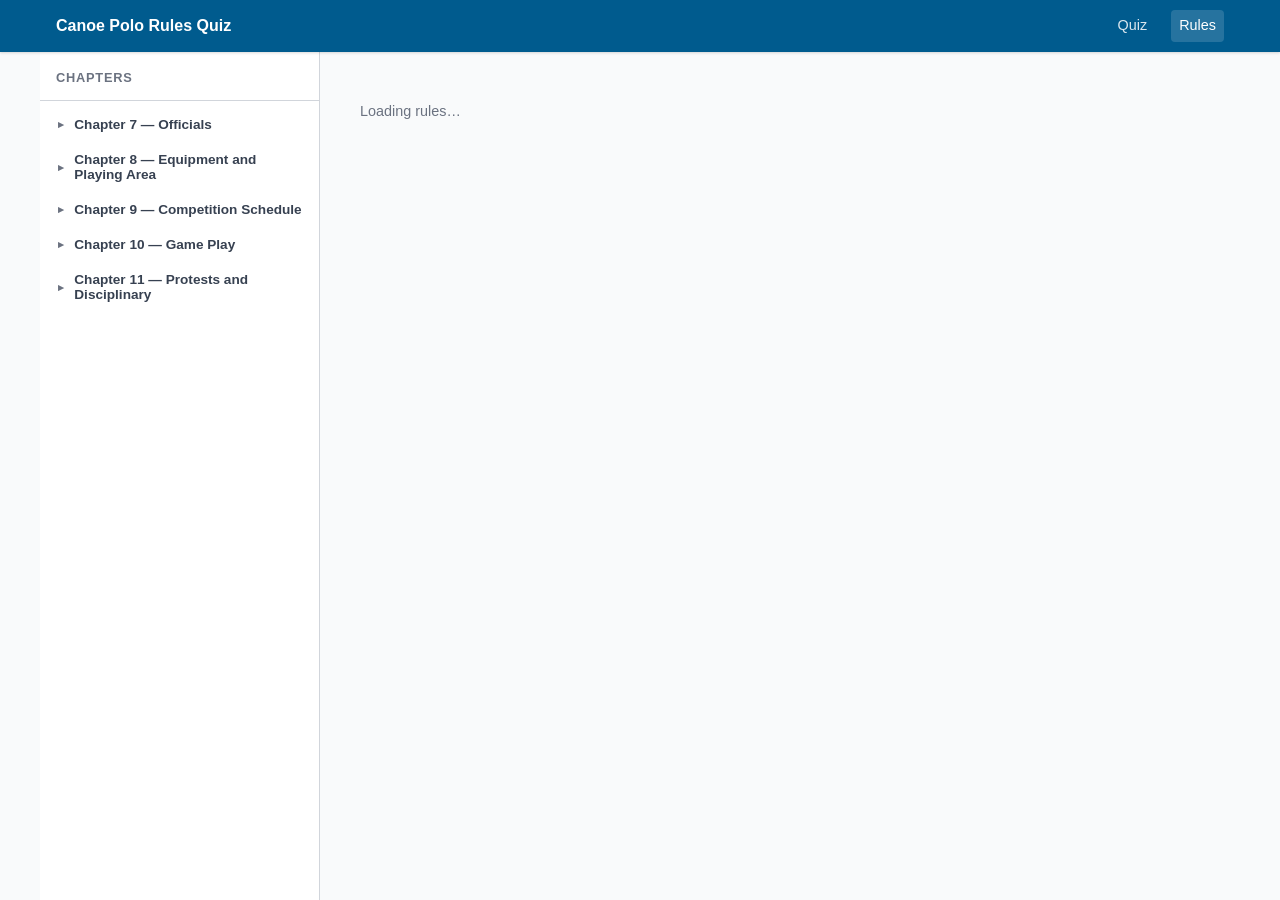
==== docs/rules.html @ 1f757c12 "feat: initial Canoe Polo Rules Quiz app Static GitHub Pages app for ICF 2025 canoe polo referee self" ====
<!DOCTYPE html>
<html lang="en">
<head>
  <meta charset="UTF-8">
  <meta name="viewport" content="width=device-width, initial-scale=1.0">
  <title>ICF Canoe Polo Rules 2025</title>
  <link rel="stylesheet" href="shared.css">
  <link rel="stylesheet" href="rules.css">
</head>
<body>
  <header class="site-header">
    <div class="header-inner">
      <a href="index.html" class="logo">Canoe Polo Rules Quiz</a>
      <nav class="site-nav">
        <a href="index.html">Quiz</a>
        <a href="rules.html" class="active">Rules</a>
      </nav>
    </div>
  </header>

  <main class="rules-main">
    <div class="rules-sidebar" id="rulesSidebar">
      <div class="sidebar-header">
        <h2>Chapters</h2>
        <button class="sidebar-toggle" id="sidebarToggle" aria-label="Toggle sidebar">&#9776;</button>
      </div>
      <nav class="chapter-nav" id="chapterNav" aria-label="Rules navigation">
        <p class="nav-loading" id="navLoading">Loading&hellip;</p>
      </nav>
    </div>

    <div class="rules-content" id="rulesContent">
      <p class="content-loading" id="contentLoading">Loading rules&hellip;</p>
      <div id="rulesBody" class="rules-body" hidden></div>
    </div>
  </main>

  <script src="rules.js"></script>
</body>
</html>
---- docs/shared.css ----
/* shared.css — Common styles across quiz and rules pages */

*, *::before, *::after {
  box-sizing: border-box;
  margin: 0;
  padding: 0;
}

:root {
  --color-primary: #005b8e;
  --color-primary-dark: #003f63;
  --color-accent: #f0a500;
  --color-correct: #1a7a3b;
  --color-correct-bg: #e6f4ec;
  --color-incorrect: #b91c1c;
  --color-incorrect-bg: #fde8e8;
  --color-neutral: #374151;
  --color-muted: #6b7280;
  --color-border: #d1d5db;
  --color-bg: #f9fafb;
  --color-surface: #ffffff;
  --radius: 8px;
  --shadow: 0 1px 3px rgba(0,0,0,0.1), 0 1px 2px rgba(0,0,0,0.06);
  --shadow-md: 0 4px 6px rgba(0,0,0,0.07), 0 2px 4px rgba(0,0,0,0.06);
  --font: -apple-system, BlinkMacSystemFont, "Segoe UI", Roboto, Helvetica, Arial, sans-serif;
}

body {
  font-family: var(--font);
  color: var(--color-neutral);
  background: var(--color-bg);
  min-height: 100vh;
  line-height: 1.6;
}

/* ── Header ── */
.site-header {
  background: var(--color-primary);
  color: #fff;
  box-shadow: var(--shadow);
  position: sticky;
  top: 0;
  z-index: 100;
}

.header-inner {
  max-width: 1200px;
  margin: 0 auto;
  padding: 0 1rem;
  height: 52px;
  display: flex;
  align-items: center;
  gap: 1.5rem;
}

.logo {
  font-size: 1rem;
  font-weight: 700;
  color: #fff;
  text-decoration: none;
  white-space: nowrap;
}

.logo:hover {
  color: var(--color-accent);
}

.site-nav {
  display: flex;
  gap: 1rem;
  margin-left: auto;
}

.site-nav a {
  color: rgba(255,255,255,0.85);
  text-decoration: none;
  font-size: 0.9rem;
  padding: 0.25rem 0.5rem;
  border-radius: 4px;
  transition: background 0.15s, color 0.15s;
}

.site-nav a:hover,
.site-nav a.active {
  background: rgba(255,255,255,0.15);
  color: #fff;
}

/* ── Utility ── */
.visually-hidden {
  position: absolute;
  width: 1px;
  height: 1px;
  overflow: hidden;
  clip: rect(0,0,0,0);
  white-space: nowrap;
}

button {
  cursor: pointer;
  font-family: var(--font);
}
---- docs/rules.css ----
/* rules.css — Rules viewer styles */

.rules-main {
  display: flex;
  max-width: 1200px;
  margin: 0 auto;
  min-height: calc(100vh - 52px);
}

/* ── Sidebar ── */
.rules-sidebar {
  width: 280px;
  flex-shrink: 0;
  background: var(--color-surface);
  border-right: 1px solid var(--color-border);
  display: flex;
  flex-direction: column;
  position: sticky;
  top: 52px;
  height: calc(100vh - 52px);
  overflow: hidden;
}

.sidebar-header {
  display: flex;
  align-items: center;
  justify-content: space-between;
  padding: 1rem 1rem 0.75rem;
  border-bottom: 1px solid var(--color-border);
  flex-shrink: 0;
}

.sidebar-header h2 {
  font-size: 0.8rem;
  font-weight: 700;
  text-transform: uppercase;
  letter-spacing: 0.06em;
  color: var(--color-muted);
}

.sidebar-toggle {
  display: none;
  background: none;
  border: none;
  font-size: 1.1rem;
  color: var(--color-muted);
  padding: 0.25rem;
  line-height: 1;
}

.chapter-nav {
  overflow-y: auto;
  flex: 1;
  padding: 0.5rem 0;
}

.nav-loading {
  padding: 1rem;
  color: var(--color-muted);
  font-size: 0.9rem;
}

/* Chapter group in nav */
.nav-chapter {
  margin-bottom: 0.25rem;
}

.nav-chapter-btn {
  width: 100%;
  text-align: left;
  background: none;
  border: none;
  padding: 0.5rem 1rem;
  font-size: 0.85rem;
  font-weight: 600;
  color: var(--color-neutral);
  display: flex;
  align-items: center;
  gap: 0.5rem;
  transition: background 0.1s;
}

.nav-chapter-btn:hover {
  background: var(--color-bg);
}

.nav-chapter-btn .chevron {
  font-size: 0.65rem;
  transition: transform 0.2s;
  color: var(--color-muted);
  flex-shrink: 0;
}

.nav-chapter-btn[aria-expanded="true"] .chevron {
  transform: rotate(90deg);
}

.nav-chapter-btn .ch-num {
  color: var(--color-muted);
  font-weight: 400;
  font-size: 0.75rem;
  margin-left: auto;
}

.nav-section-list {
  list-style: none;
  display: none;
  padding-left: 0;
}

.nav-section-list.open {
  display: block;
}

.nav-section-list li a {
  display: block;
  padding: 0.3rem 1rem 0.3rem 1.75rem;
  font-size: 0.8rem;
  color: var(--color-muted);
  text-decoration: none;
  transition: background 0.1s, color 0.1s;
  line-height: 1.4;
}

.nav-section-list li a:hover {
  background: var(--color-bg);
  color: var(--color-neutral);
}

.nav-section-list li a.active {
  color: var(--color-primary);
  background: #e8f2f9;
  font-weight: 600;
}

/* ── Content ── */
.rules-content {
  flex: 1;
  padding: 2rem 2.5rem;
  min-width: 0;
}

.content-loading {
  color: var(--color-muted);
  font-size: 0.9rem;
  padding: 1rem 0;
}

.rules-body {}

/* Chapter section */
.chapter-section {
  margin-bottom: 3rem;
}

.chapter-title {
  font-size: 1.4rem;
  font-weight: 700;
  color: var(--color-primary);
  margin-bottom: 1.25rem;
  padding-bottom: 0.5rem;
  border-bottom: 2px solid var(--color-border);
}

/* Rule section */
.rule-section {
  margin-bottom: 1.25rem;
  border: 1px solid var(--color-border);
  border-radius: var(--radius);
  background: var(--color-surface);
  box-shadow: var(--shadow);
  scroll-margin-top: 70px;
}

.rule-section.highlight {
  border-color: var(--color-primary);
  box-shadow: 0 0 0 2px rgba(0, 91, 142, 0.15);
}

.rule-header {
  display: flex;
  align-items: baseline;
  gap: 0.75rem;
  padding: 0.75rem 1rem;
  cursor: pointer;
  user-select: none;
  border-radius: var(--radius);
}

.rule-header:hover {
  background: var(--color-bg);
  border-radius: var(--radius) var(--radius) 0 0;
}

.rule-id {
  font-size: 0.75rem;
  font-weight: 700;
  color: var(--color-primary);
  font-variant-numeric: tabular-nums;
  flex-shrink: 0;
  background: #e8f2f9;
  padding: 0.1rem 0.4rem;
  border-radius: 4px;
}

.rule-heading {
  font-size: 0.95rem;
  font-weight: 600;
  color: var(--color-neutral);
  flex: 1;
}

.rule-chevron {
  font-size: 0.6rem;
  color: var(--color-muted);
  transition: transform 0.2s;
  flex-shrink: 0;
}

.rule-section.open .rule-chevron {
  transform: rotate(90deg);
}

.rule-body {
  padding: 0 1rem 0.875rem;
  border-top: 1px solid var(--color-border);
  display: none;
}

.rule-section.open .rule-body {
  display: block;
}

.rule-text {
  font-size: 0.875rem;
  line-height: 1.7;
  color: var(--color-neutral);
  margin-top: 0.75rem;
}

.rule-permalink {
  display: inline-block;
  margin-top: 0.5rem;
  font-size: 0.75rem;
  color: var(--color-muted);
  text-decoration: none;
}

.rule-permalink:hover {
  color: var(--color-primary);
  text-decoration: underline;
}

/* ── Mobile ── */
@media (max-width: 768px) {
  .rules-main {
    flex-direction: column;
  }

  .rules-sidebar {
    width: 100%;
    position: static;
    height: auto;
    border-right: none;
    border-bottom: 1px solid var(--color-border);
  }

  .sidebar-toggle {
    display: block;
  }

  .chapter-nav {
    max-height: 0;
    overflow: hidden;
    transition: max-height 0.3s ease;
  }

  .chapter-nav.open {
    max-height: 60vh;
    overflow-y: auto;
  }

  .rules-content {
    padding: 1.25rem 1rem;
  }
}

@media (max-width: 480px) {
  .rule-header {
    padding: 0.65rem 0.75rem;
  }

  .rule-body {
    padding: 0 0.75rem 0.75rem;
  }

  .chapter-title {
    font-size: 1.1rem;
  }
}
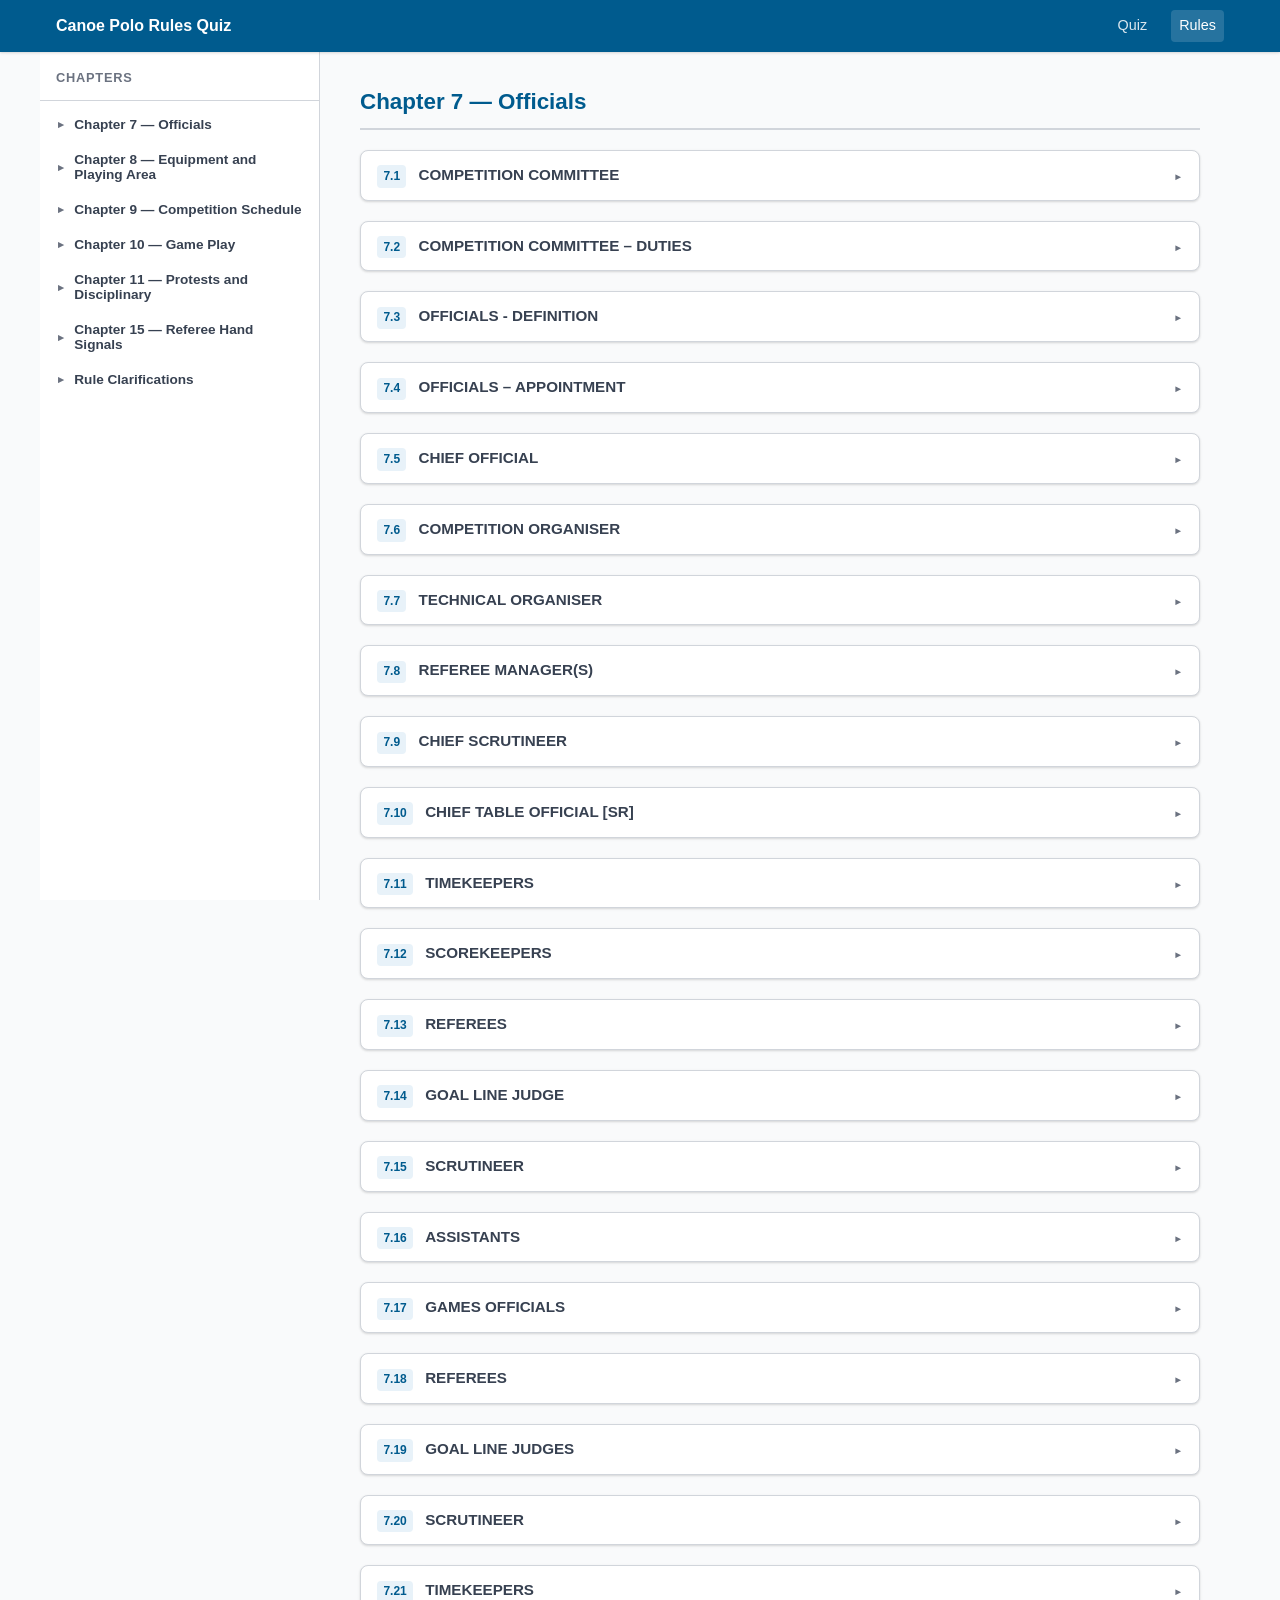
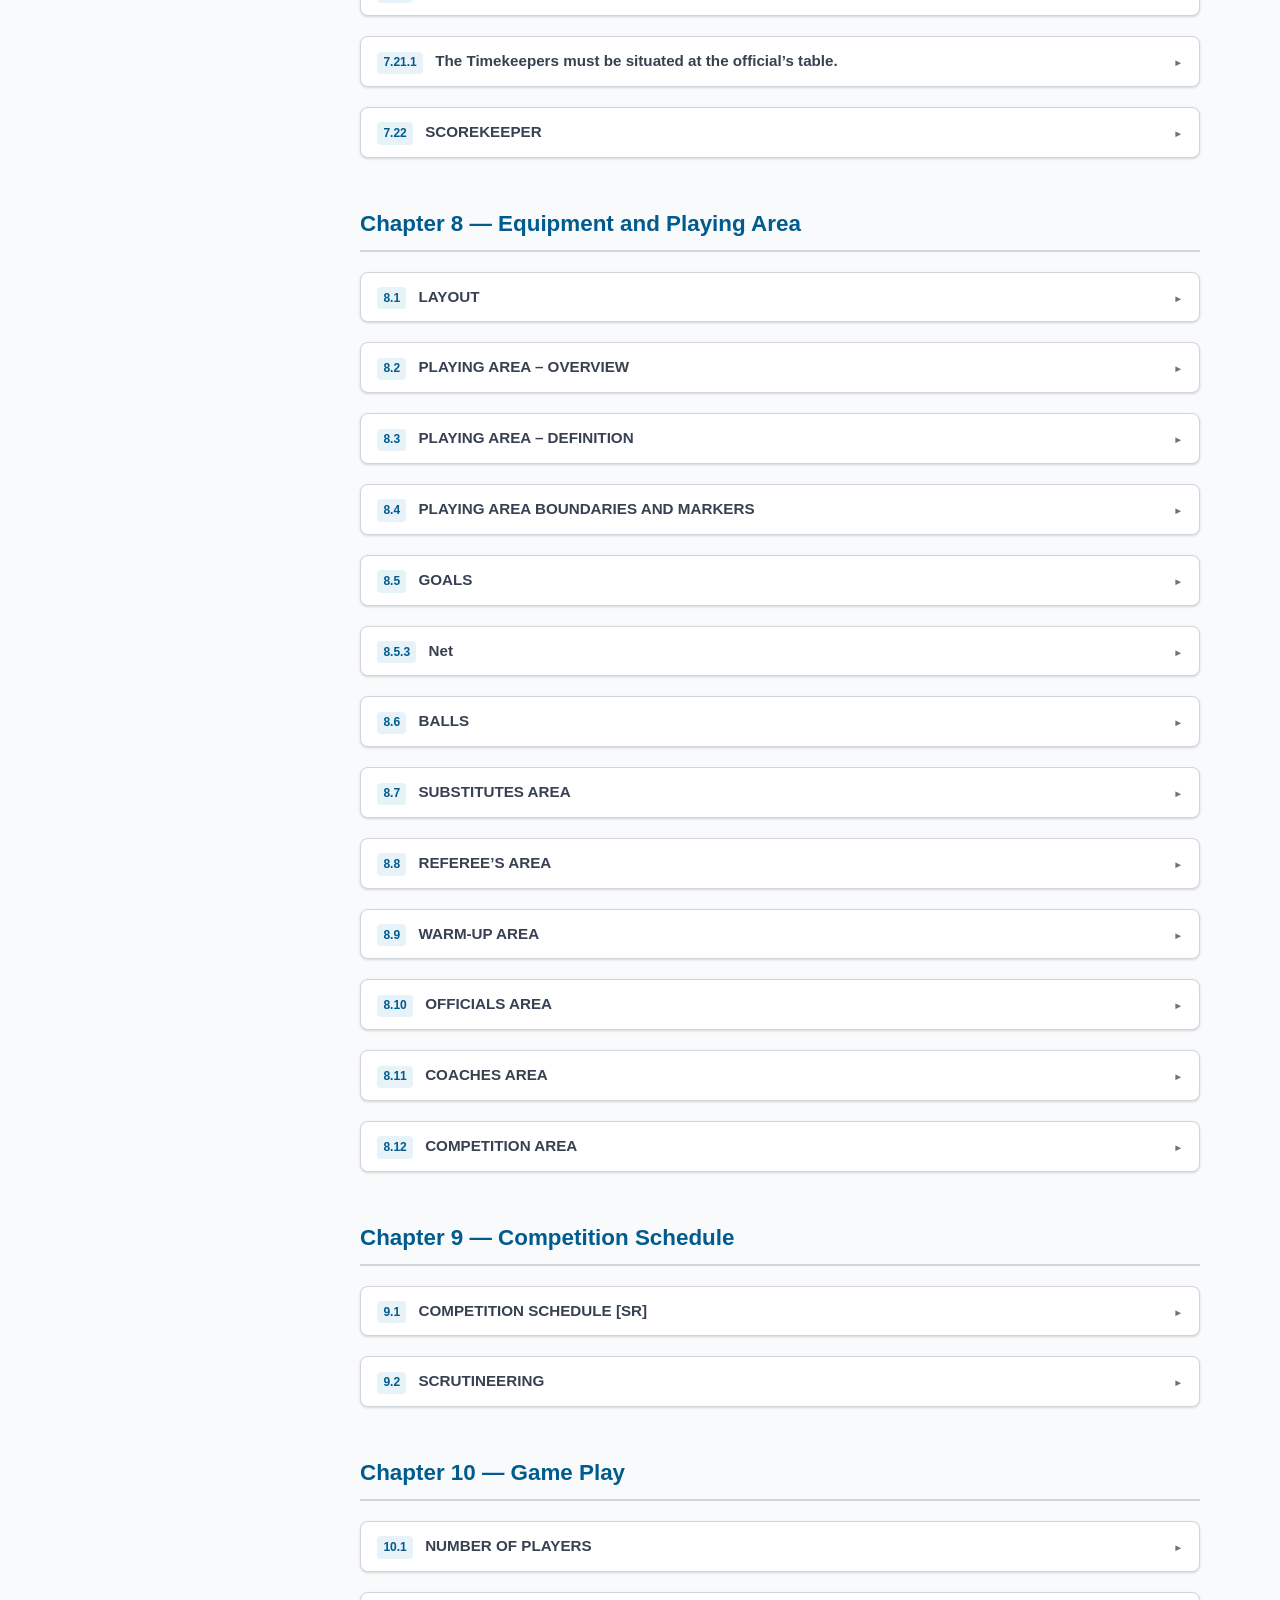
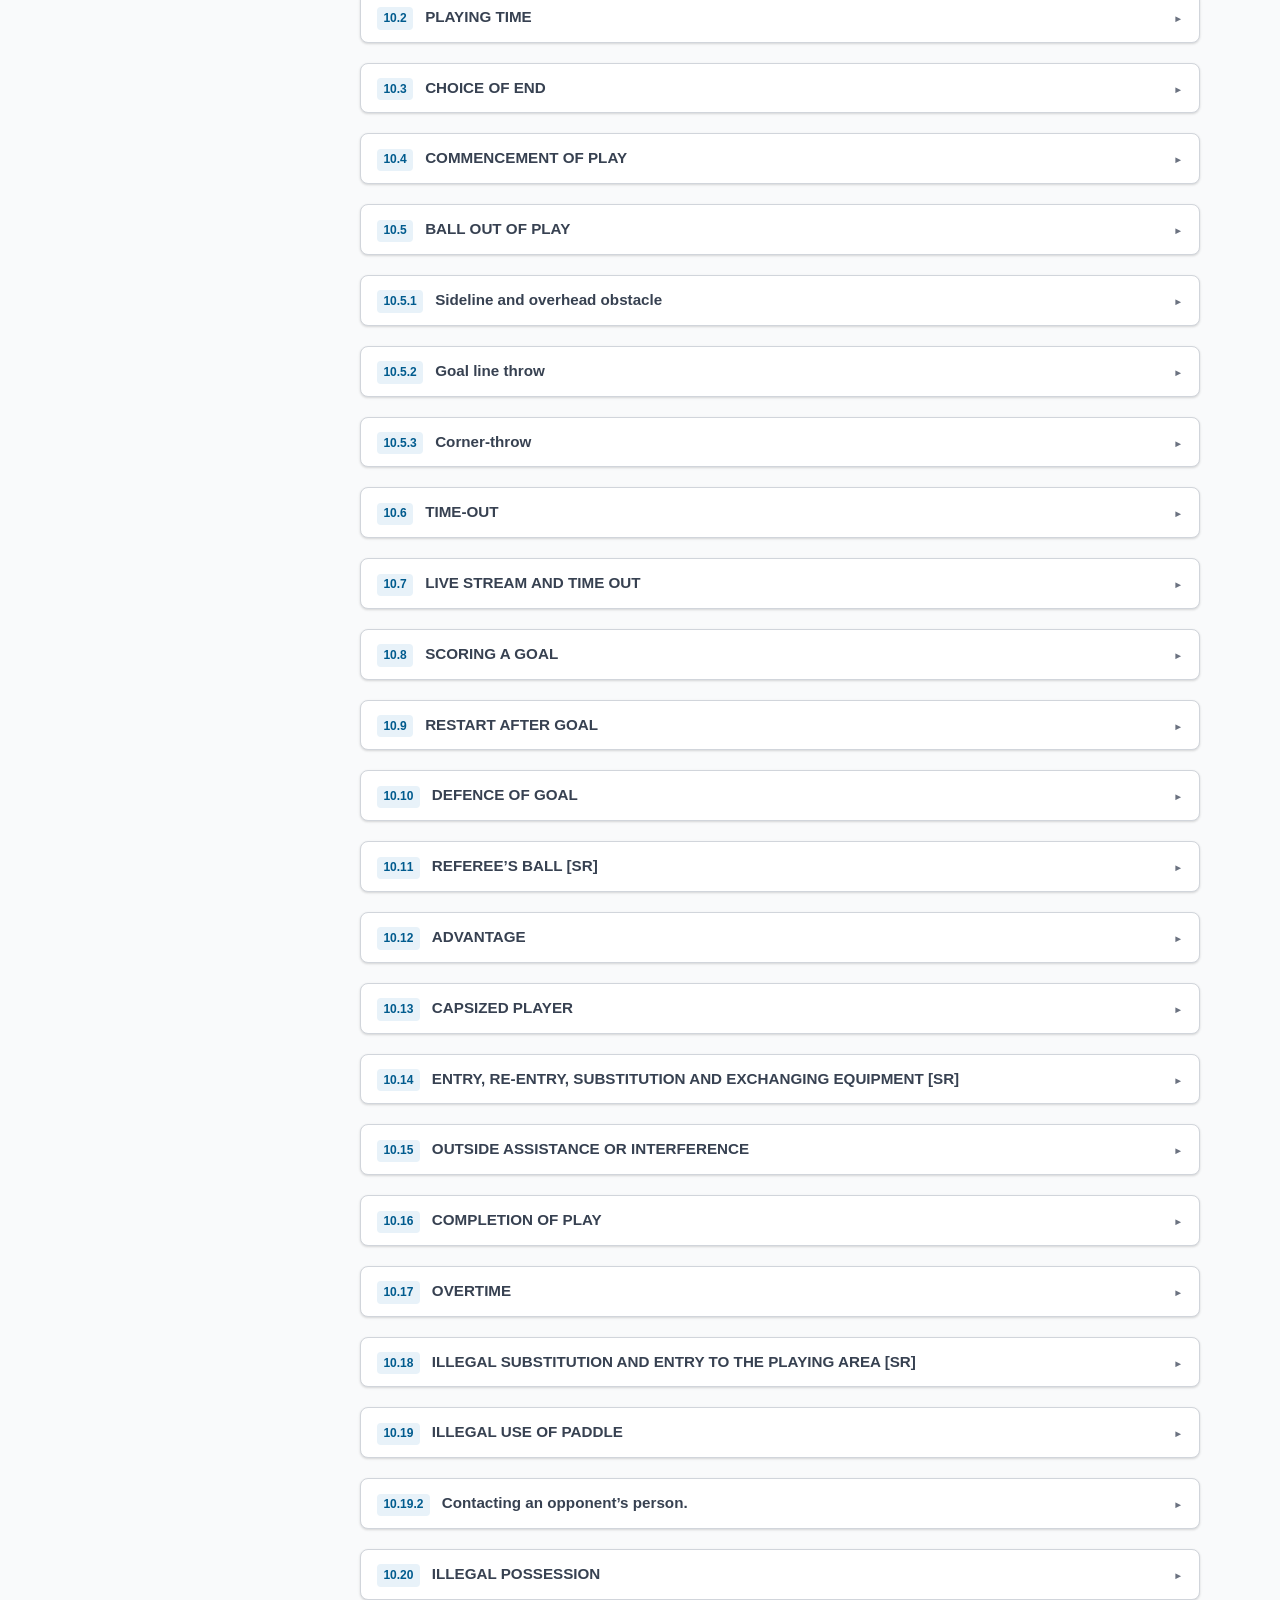
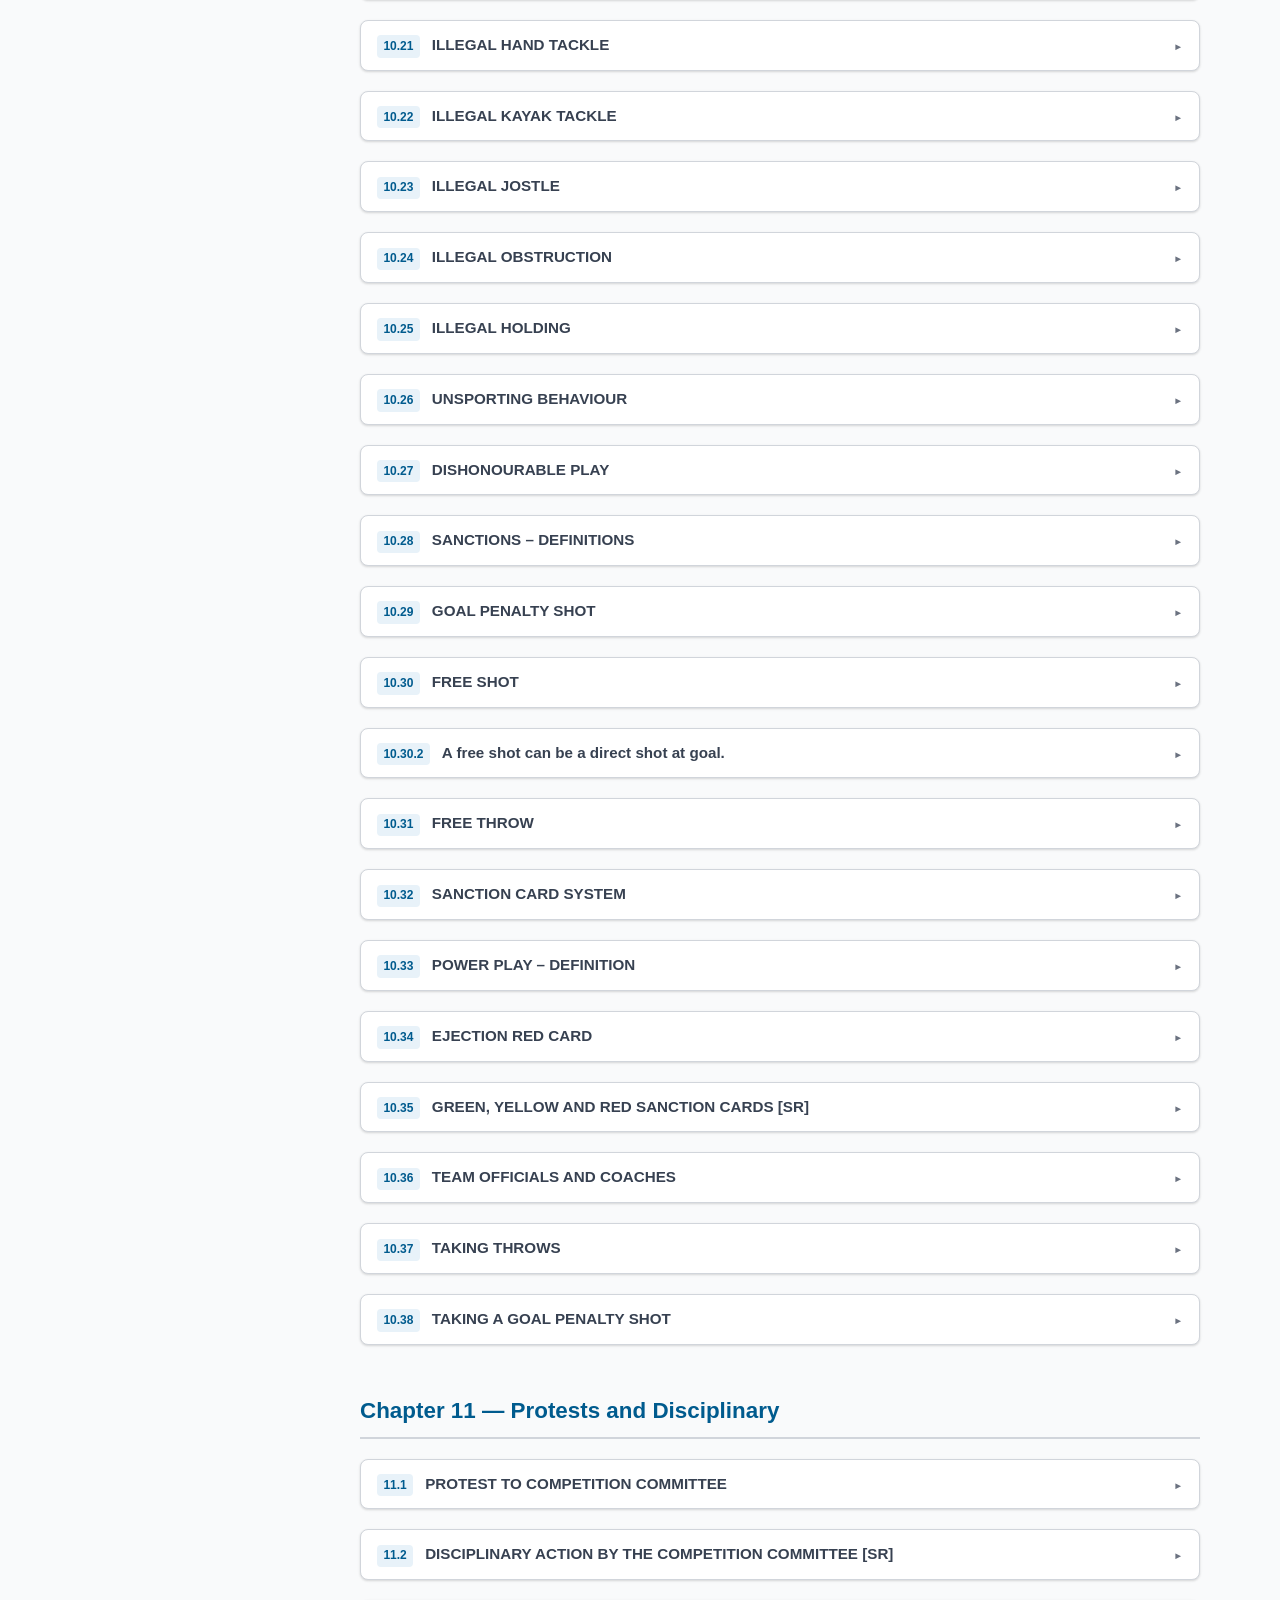
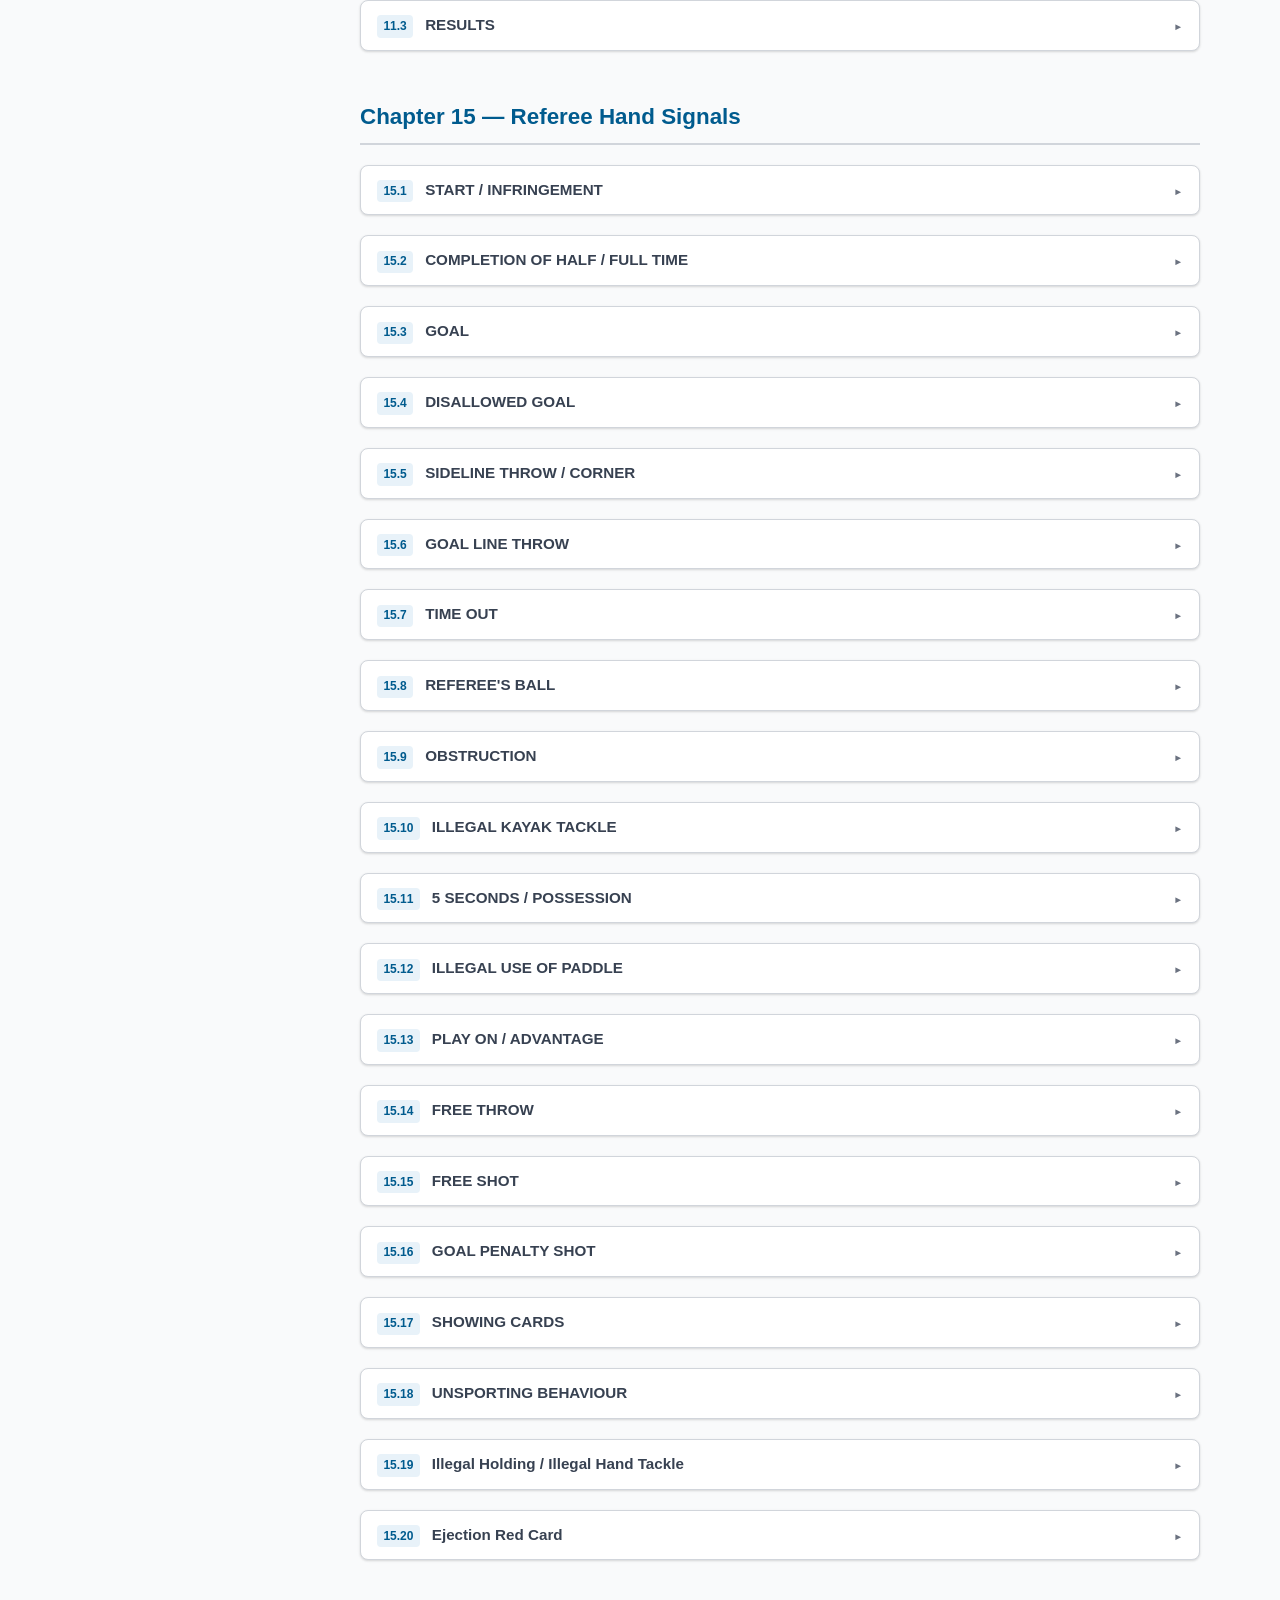
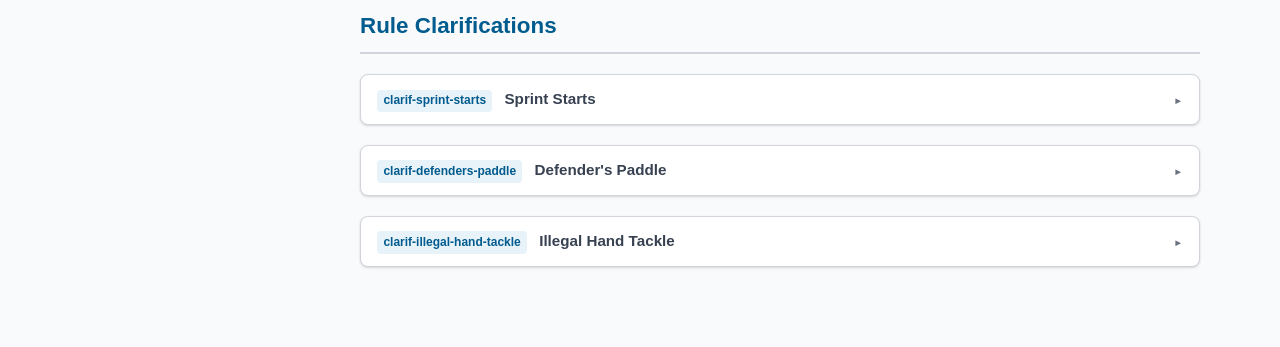
==== commit 033822bf: "feat: add favicon and document solved problems - Add SVG favicon of canoe polo player (helmeted, hol" ====
--- a/docs/rules.html
+++ b/docs/rules.html
@@ -4,6 +4,9 @@
   <meta charset="UTF-8">
   <meta name="viewport" content="width=device-width, initial-scale=1.0">
   <title>ICF Canoe Polo Rules 2025</title>
+  <link rel="icon" type="image/svg+xml" href="favicon.svg">
+  <link rel="icon" type="image/png" sizes="32x32" href="favicon-32.png">
+  <link rel="apple-touch-icon" href="apple-touch-icon.png">
   <link rel="stylesheet" href="shared.css">
   <link rel="stylesheet" href="rules.css">
 </head>
--- a/docs/shared.css
+++ b/docs/shared.css
@@ -100,3 +100,8 @@
   cursor: pointer;
   font-family: var(--font);
 }
+
+/* Ensure the hidden attribute always wins over display rules */
+[hidden] {
+  display: none !important;
+}
--- a/docs/rules.css
+++ b/docs/rules.css
@@ -235,7 +235,34 @@
   font-size: 0.875rem;
   line-height: 1.7;
   color: var(--color-neutral);
-  margin-top: 0.75rem;
+  margin-top: 0.6rem;
+}
+
+.rule-text + .rule-text {
+  margin-top: 0.5rem;
+}
+
+/* Indent sub-items that start with a lettered/numbered sub-rule (e.g. 10.25.2.a) */
+.rule-text.sub-item {
+  padding-left: 1.25rem;
+}
+
+.signal-img {
+  display: block;
+  max-width: 220px;
+  margin: 0.75rem 0;
+  border-radius: 4px;
+}
+
+.signal-link {
+  color: var(--color-primary);
+  text-decoration: underline;
+  text-underline-offset: 2px;
+  font-weight: 600;
+}
+
+.signal-link:hover {
+  color: var(--color-primary-dark);
 }
 
 .rule-permalink {
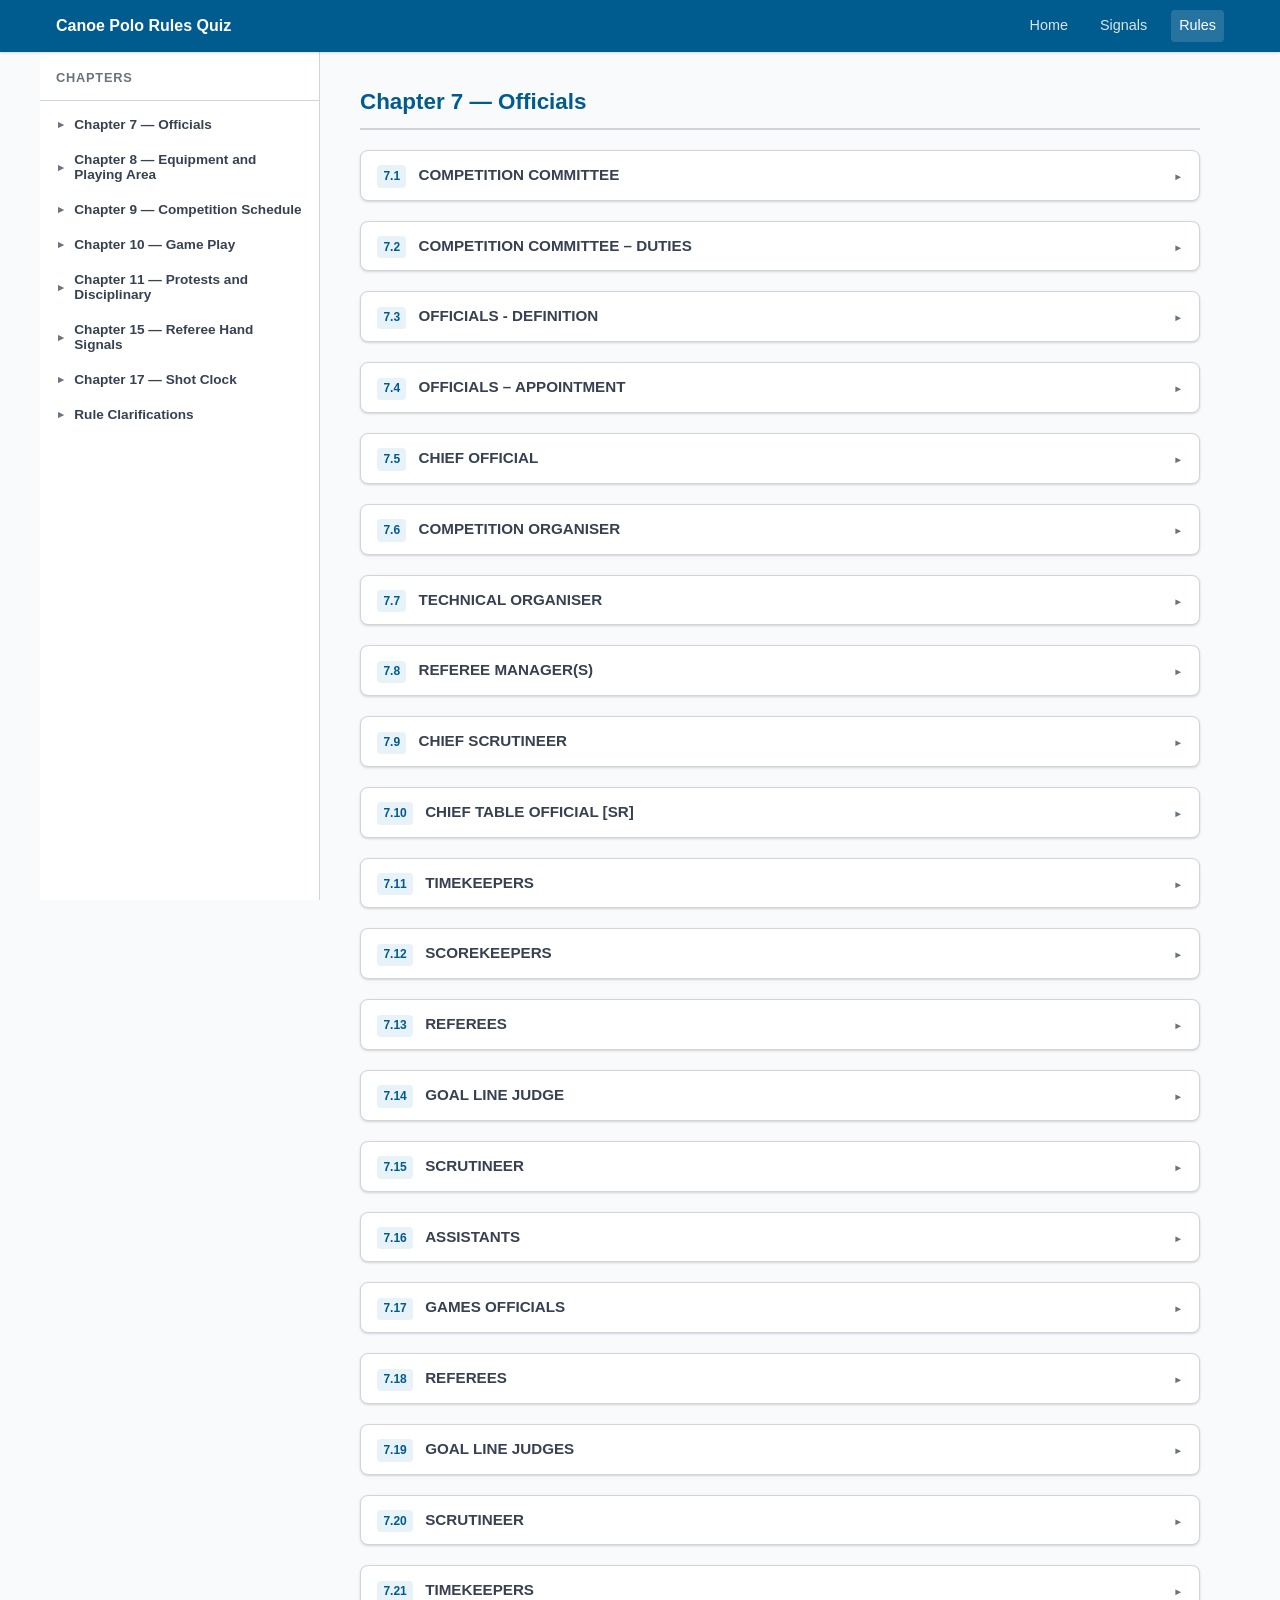
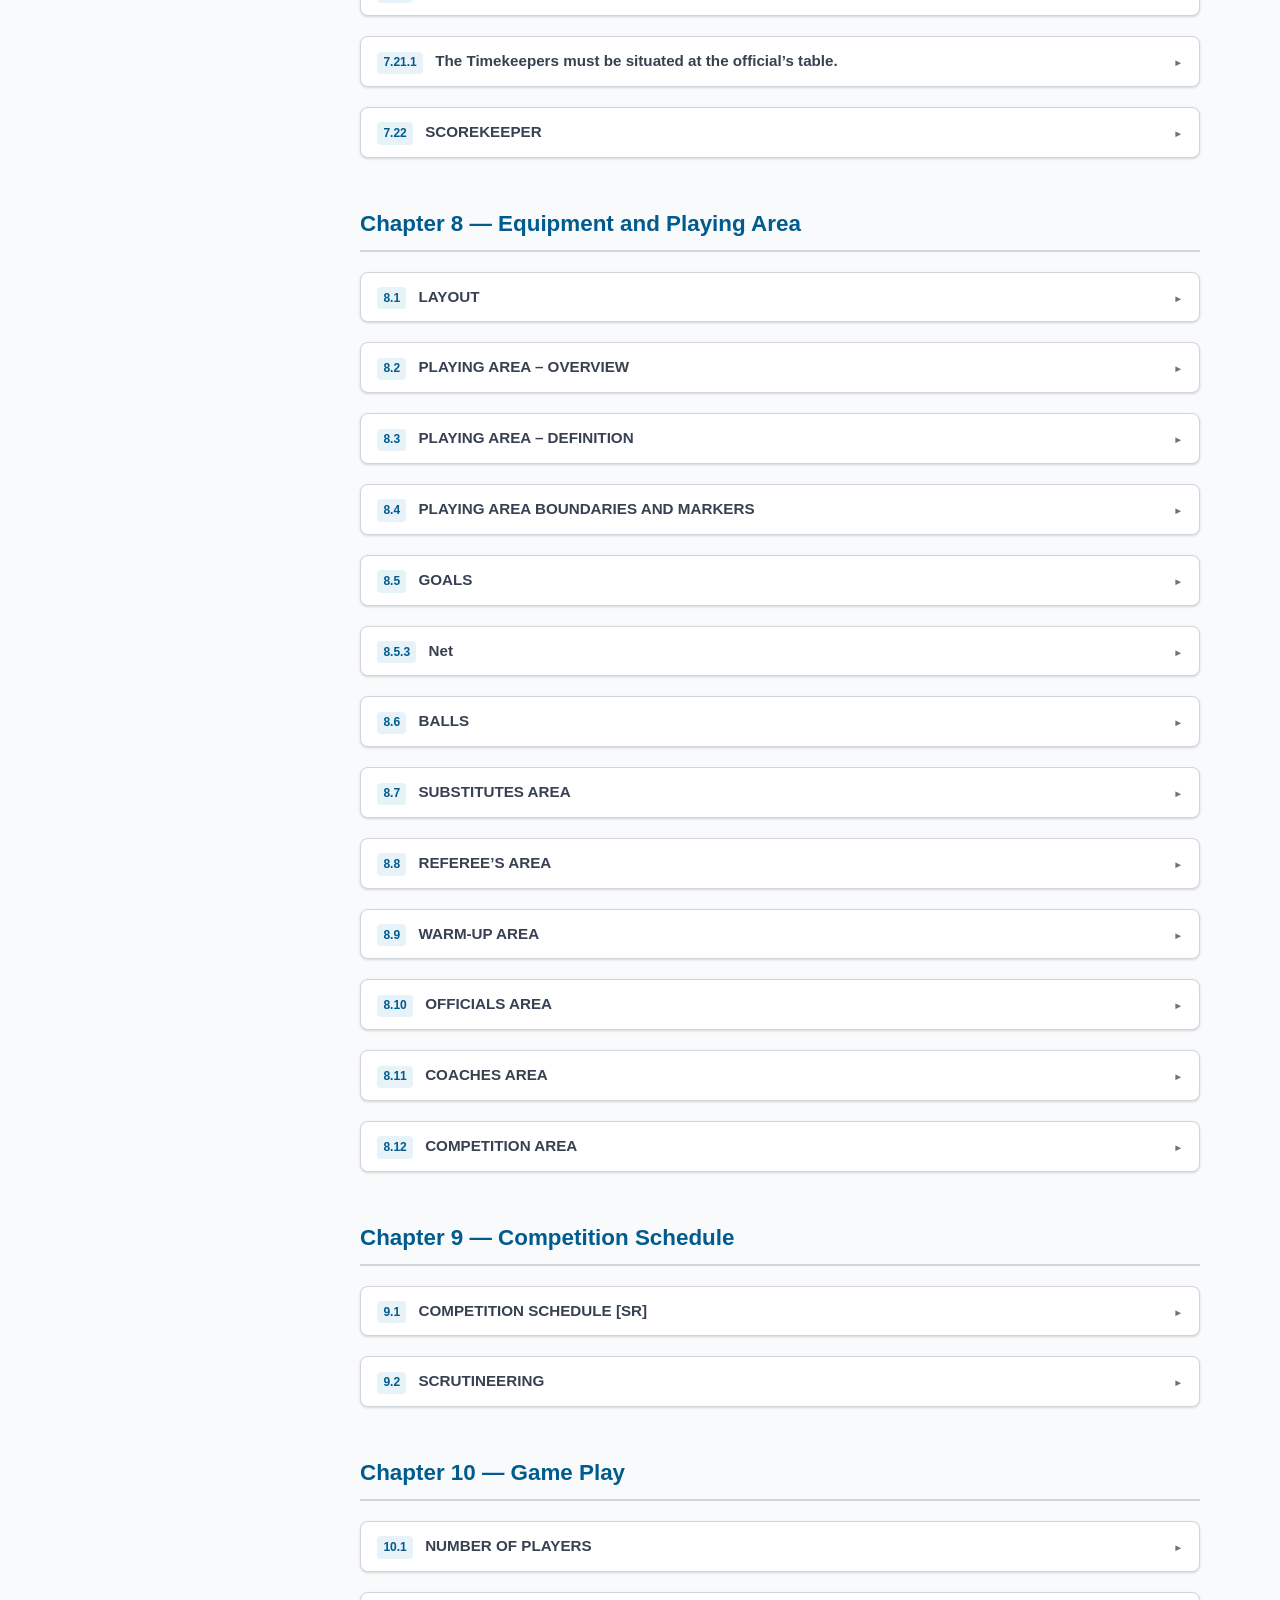
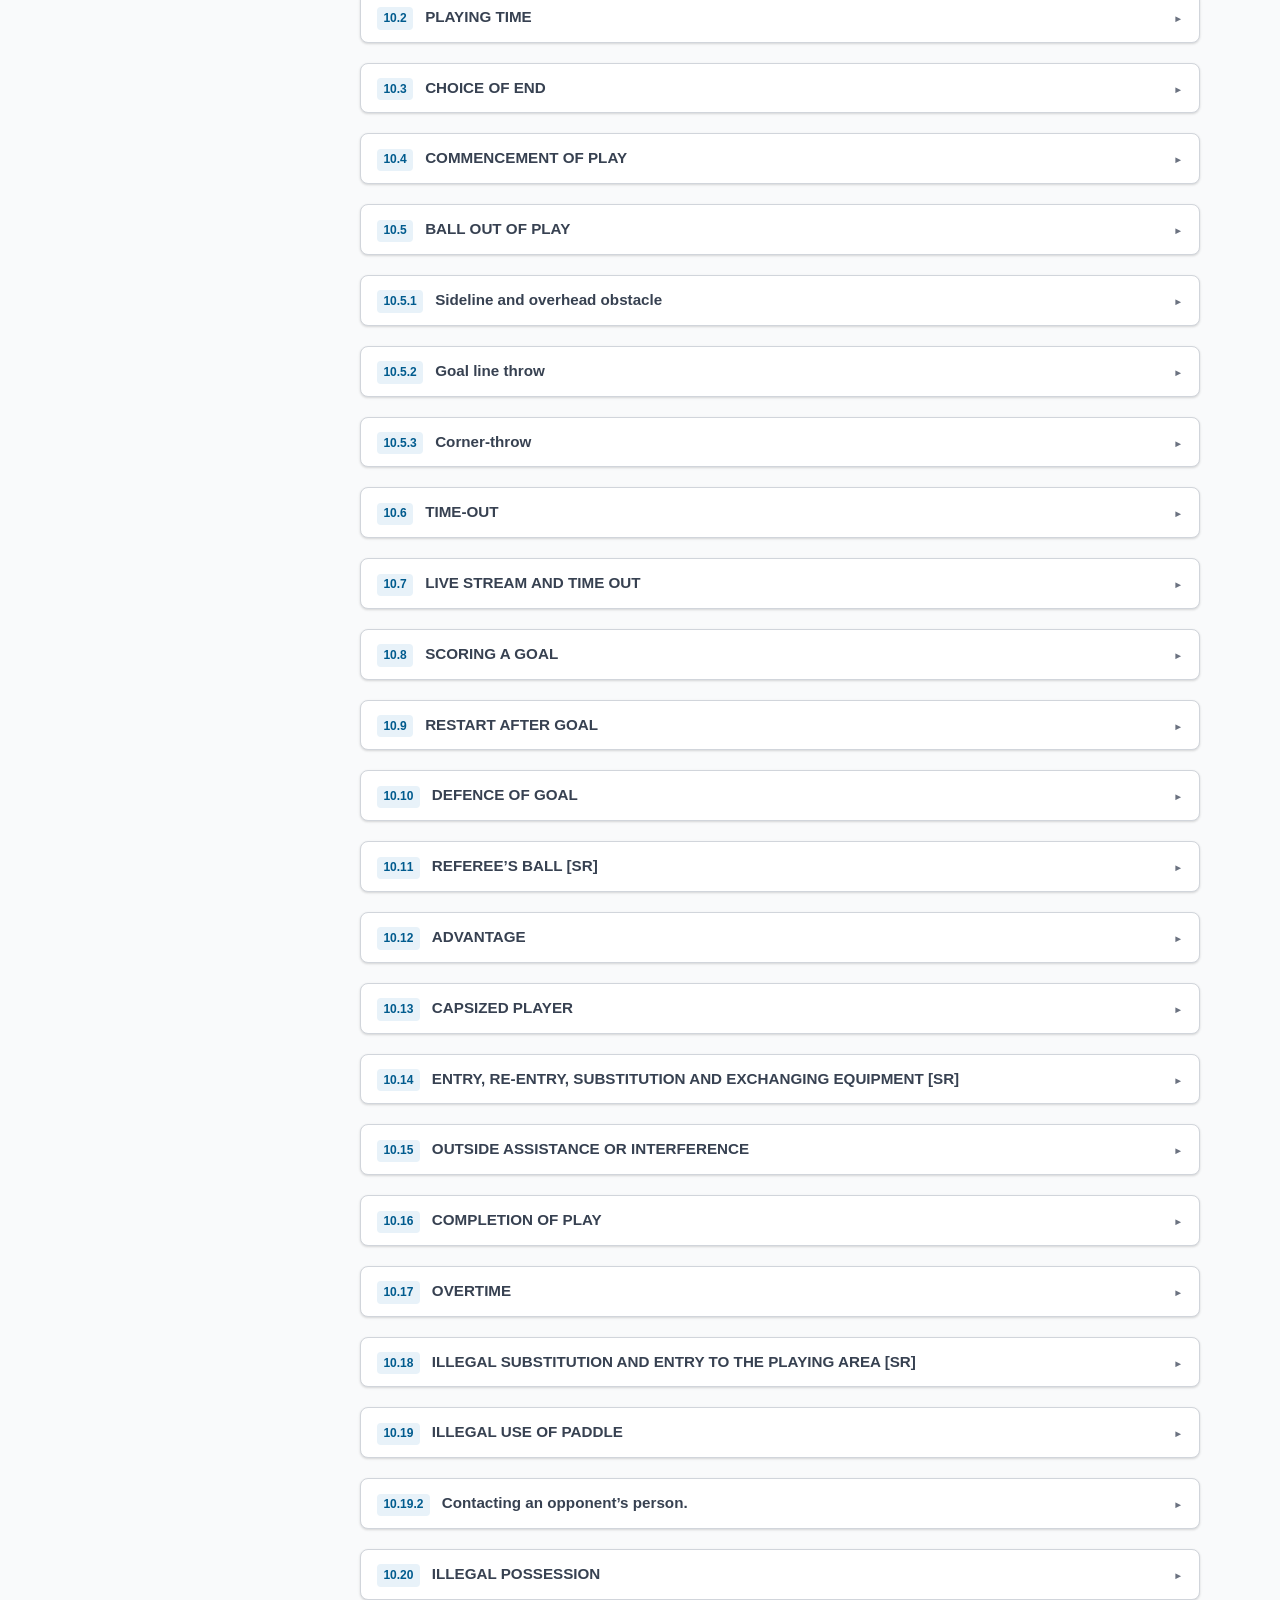
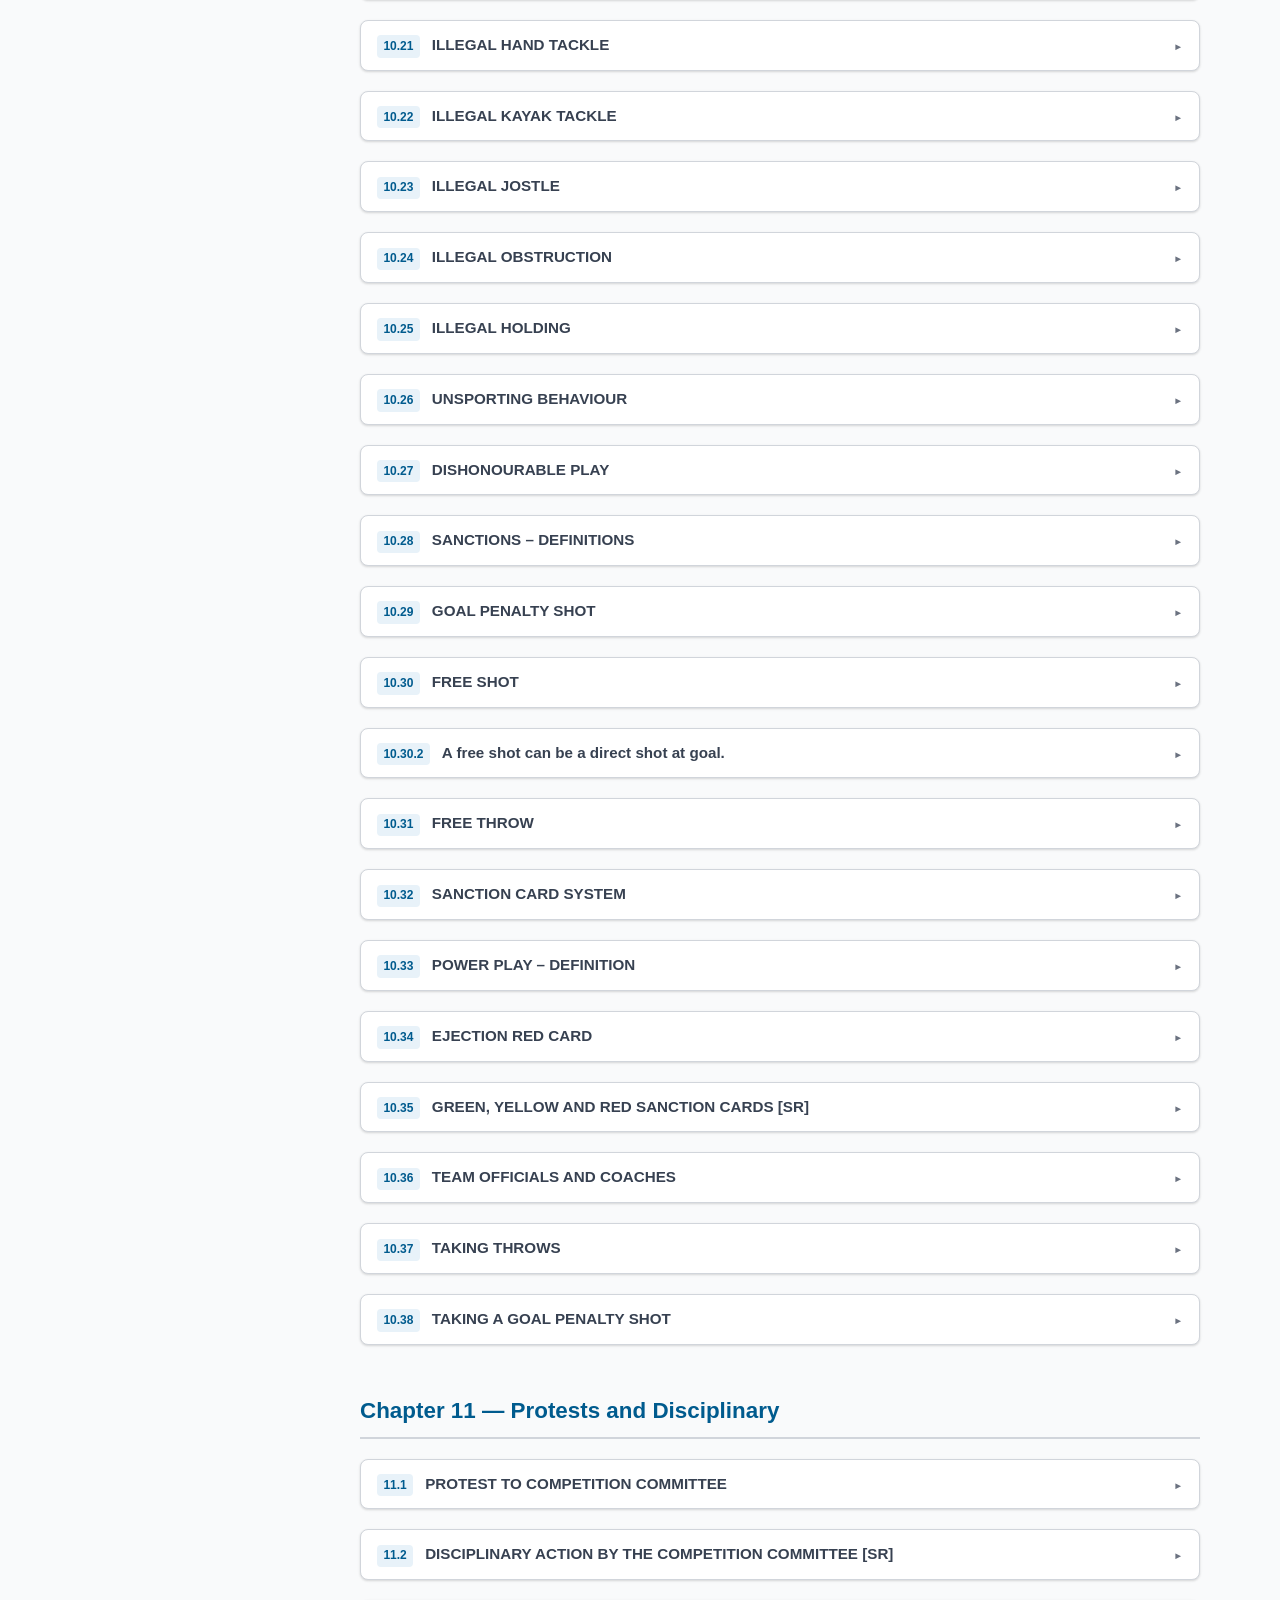
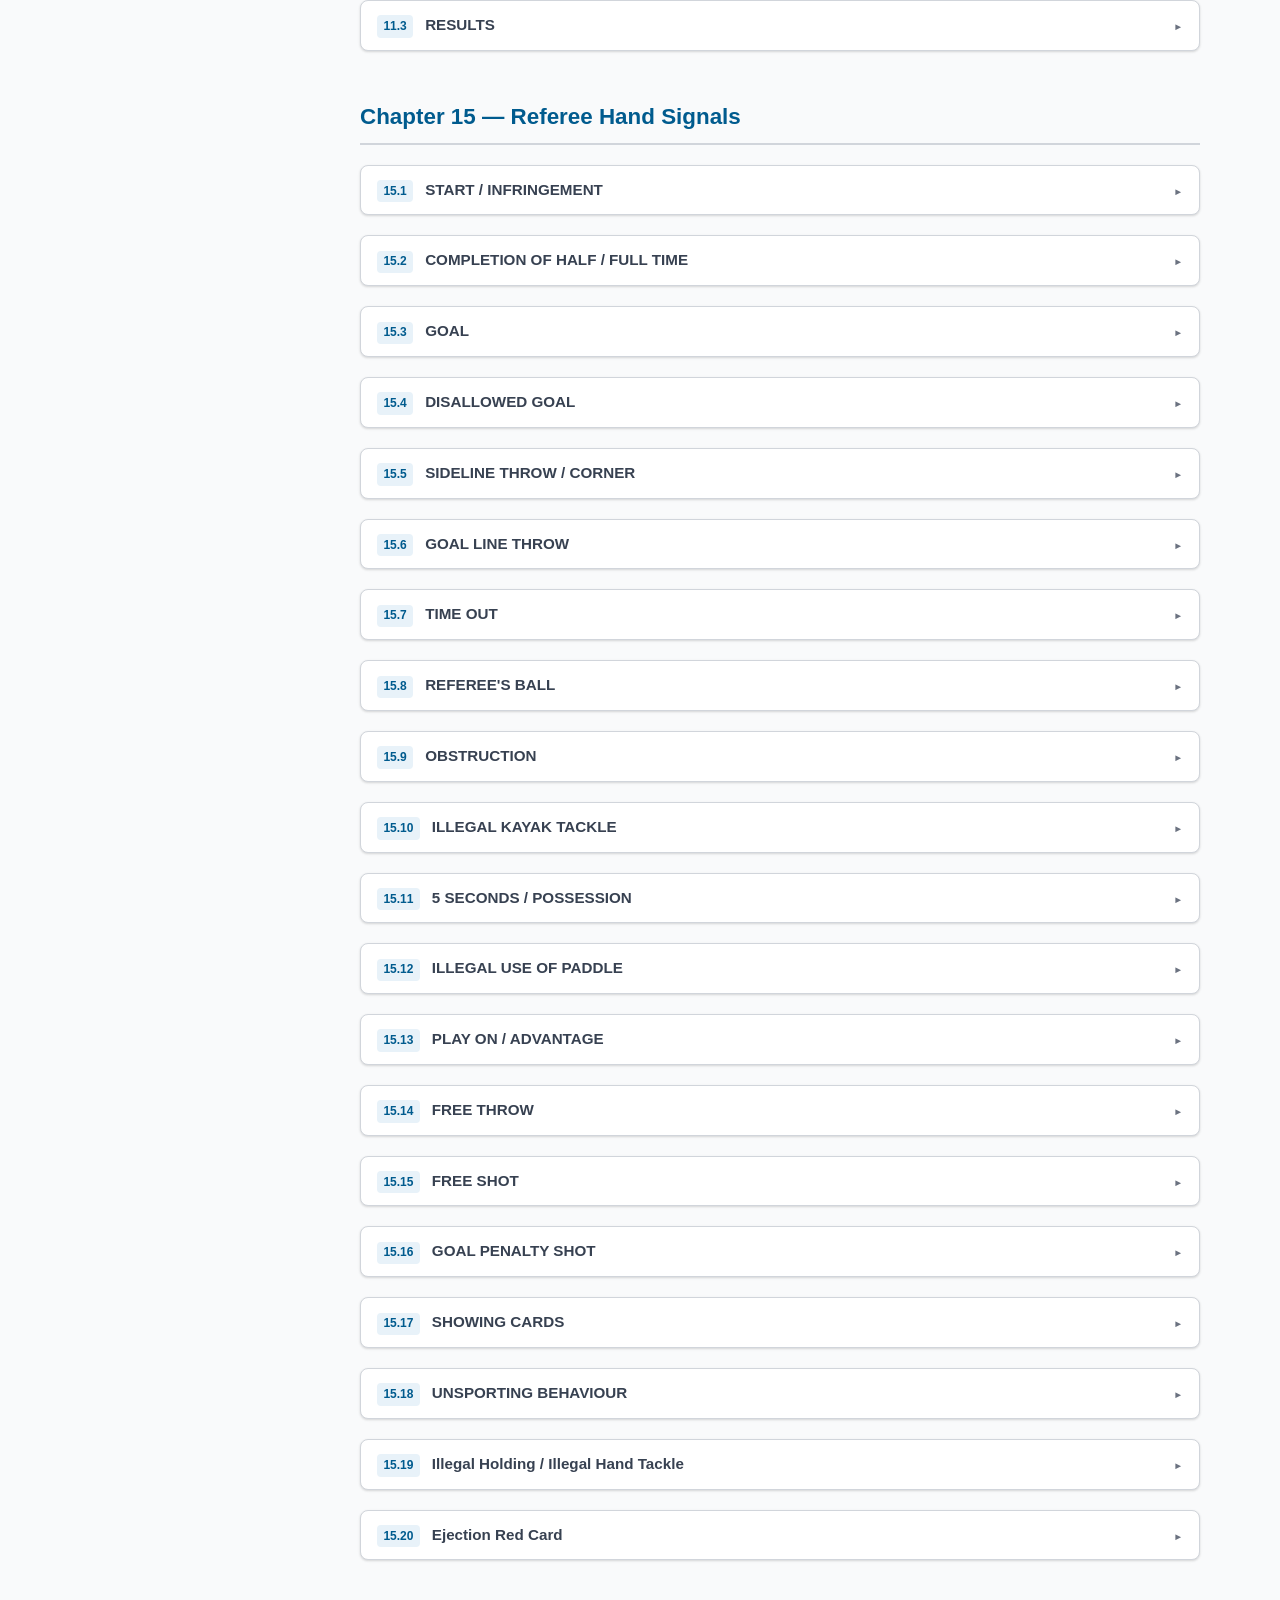
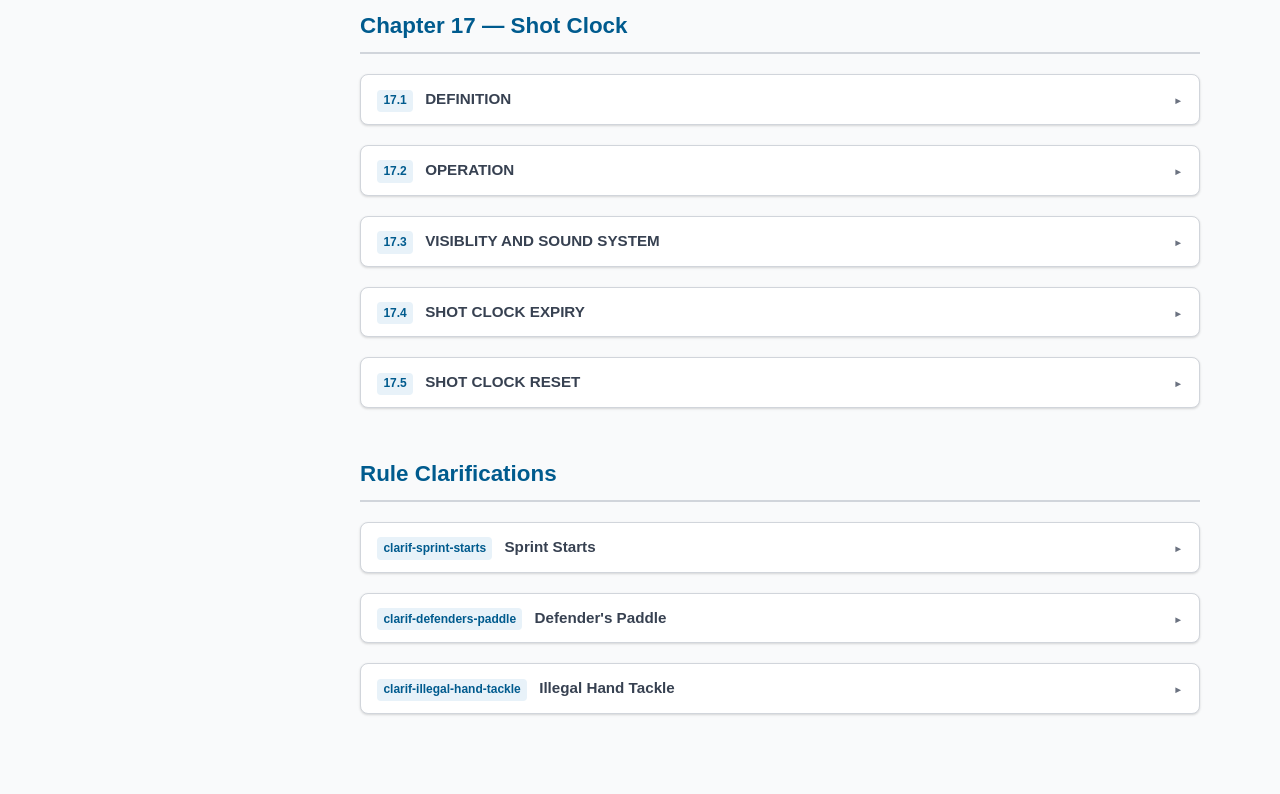
==== commit 6b016ab1: "feat: Signals Quiz, chapter 17, home page redesign, quiz scope update - Remove ch7 questions from th" ====
--- a/docs/rules.html
+++ b/docs/rules.html
@@ -15,7 +15,8 @@
     <div class="header-inner">
       <a href="index.html" class="logo">Canoe Polo Rules Quiz</a>
       <nav class="site-nav">
-        <a href="index.html">Quiz</a>
+        <a href="index.html">Home</a>
+        <a href="signals.html">Signals</a>
         <a href="rules.html" class="active">Rules</a>
       </nav>
     </div>
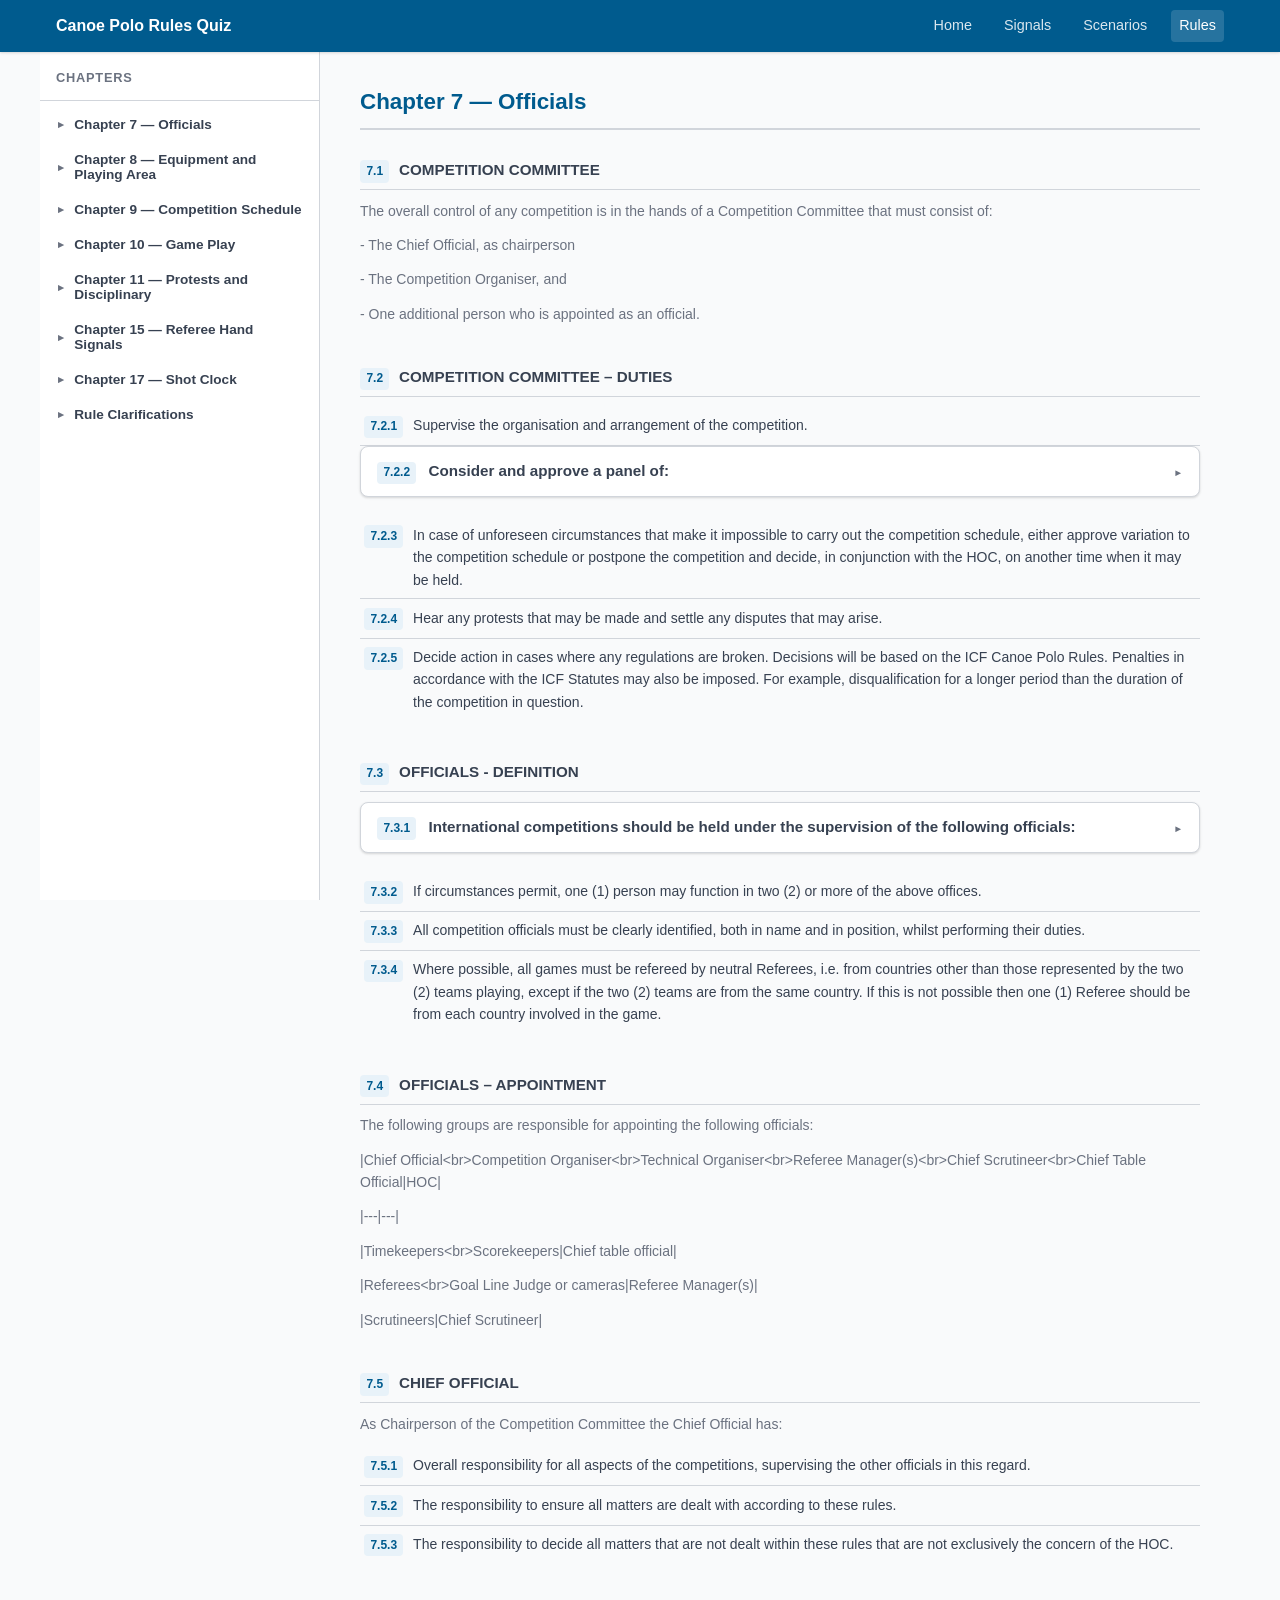
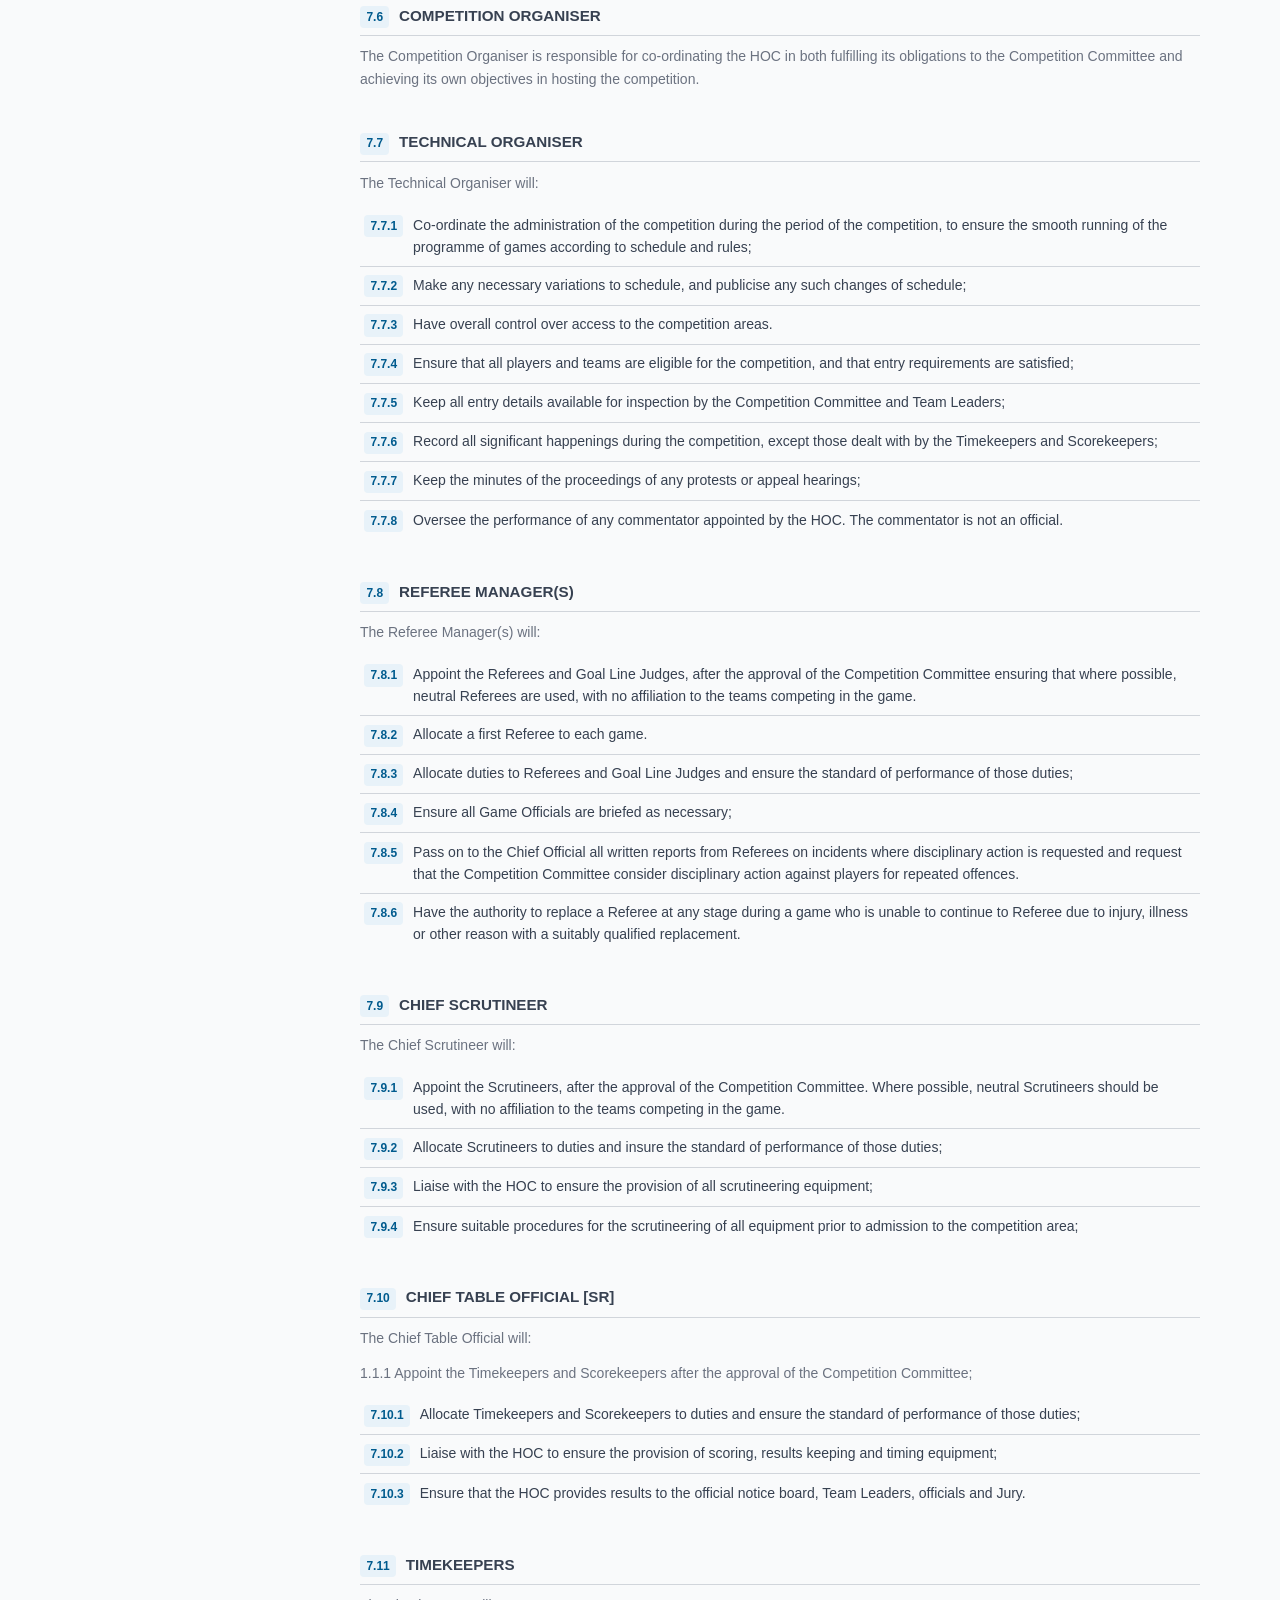
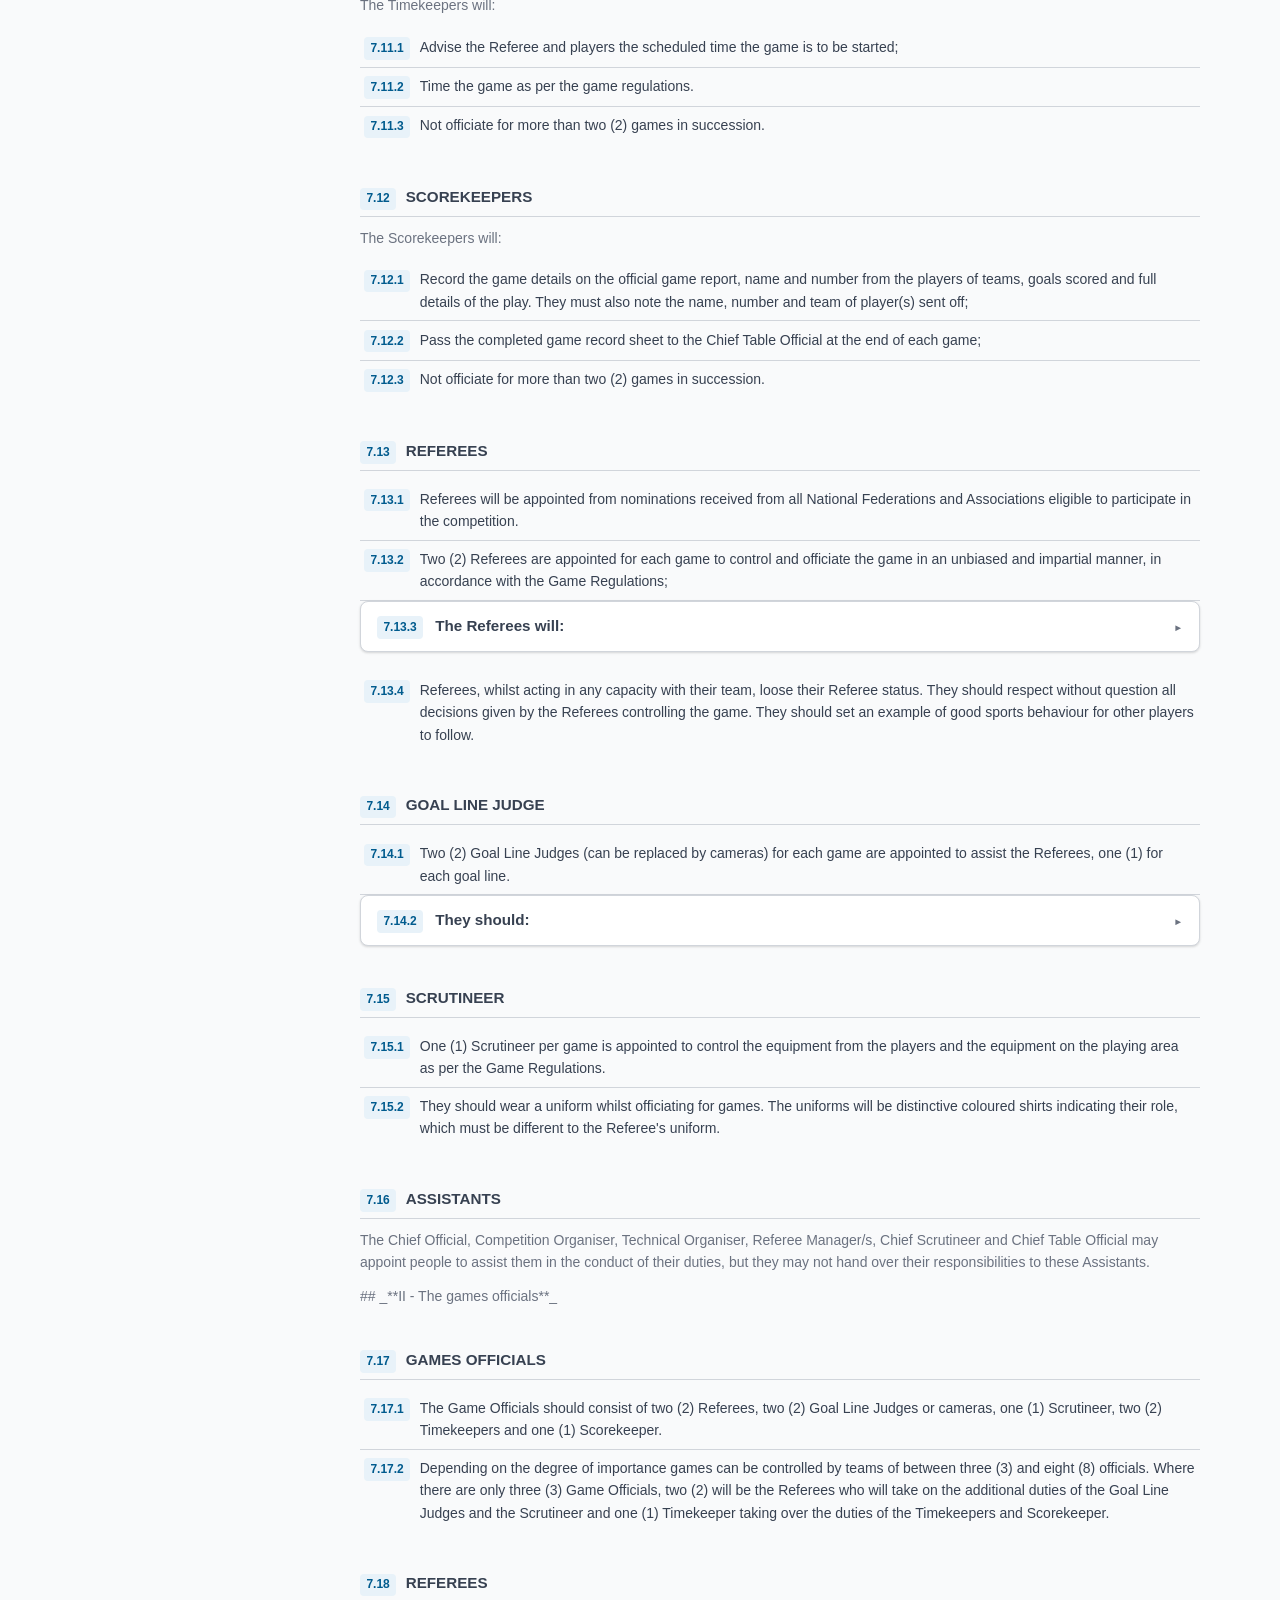
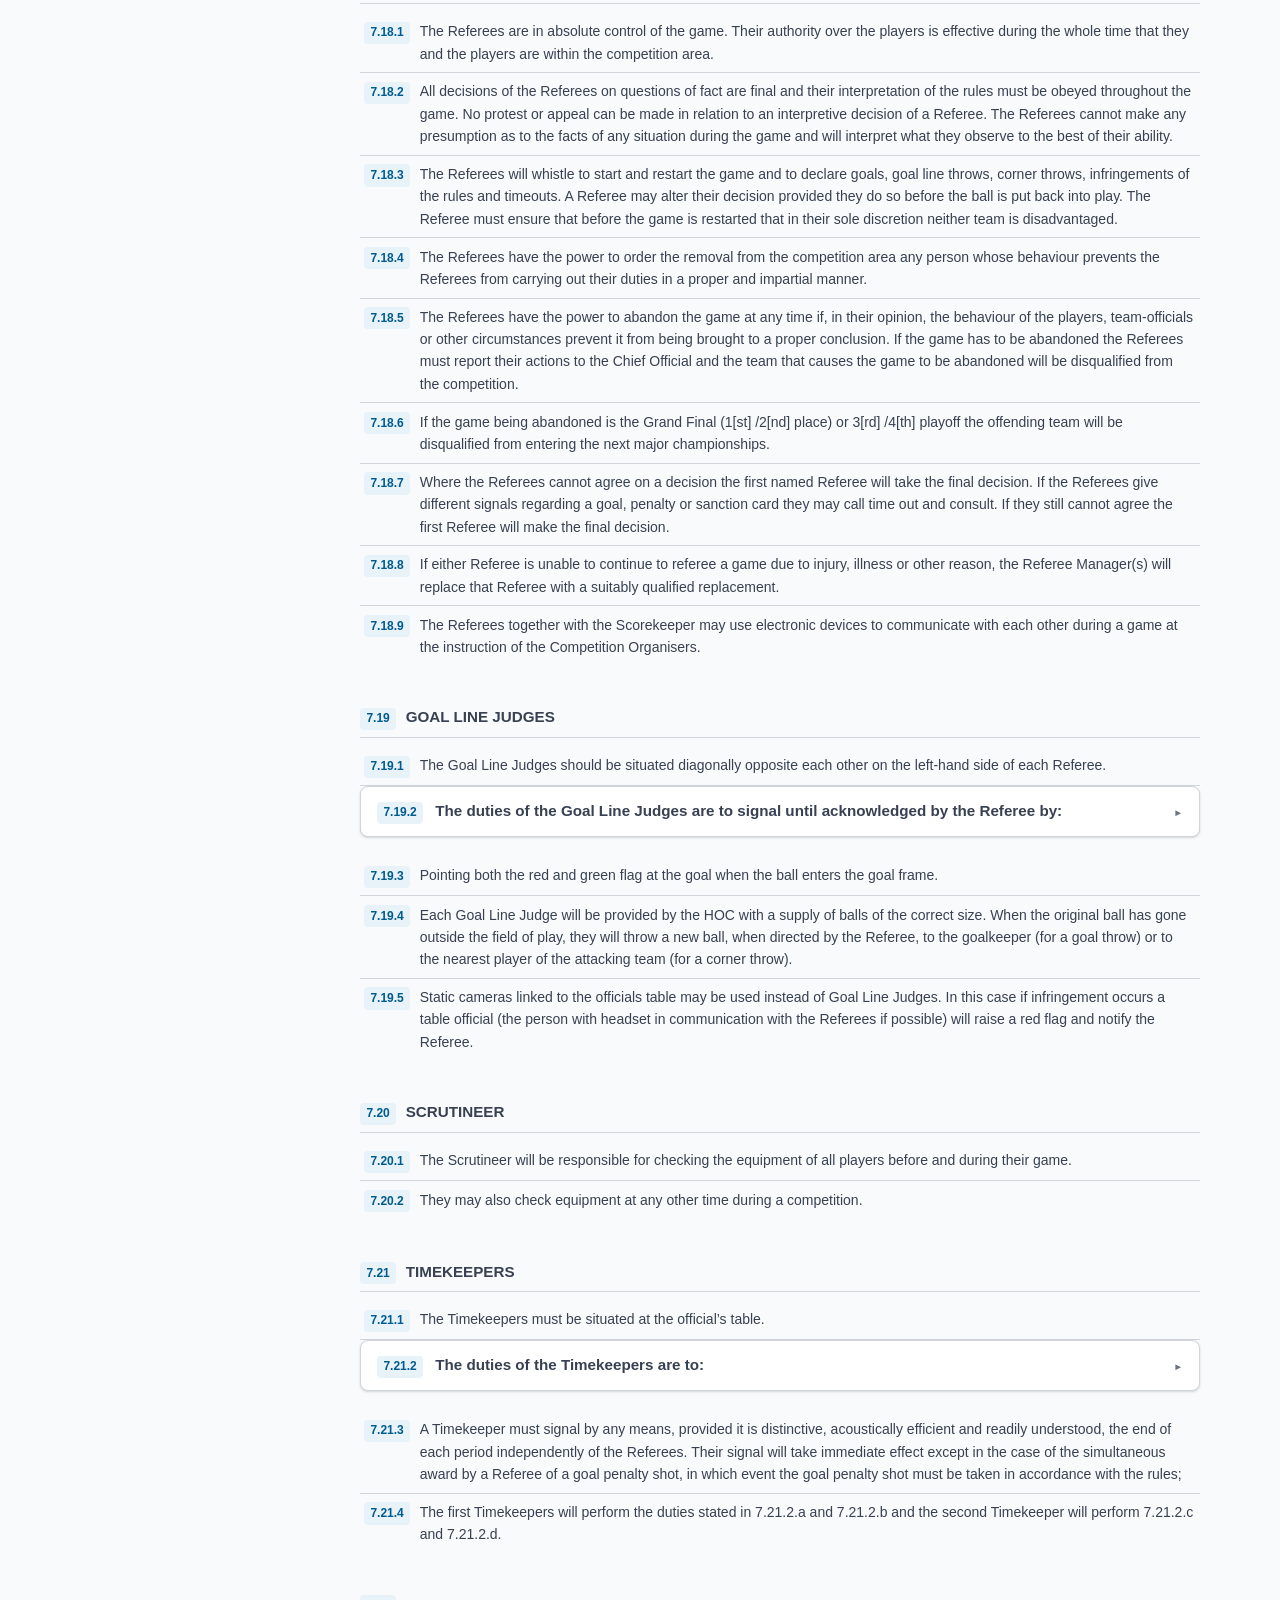
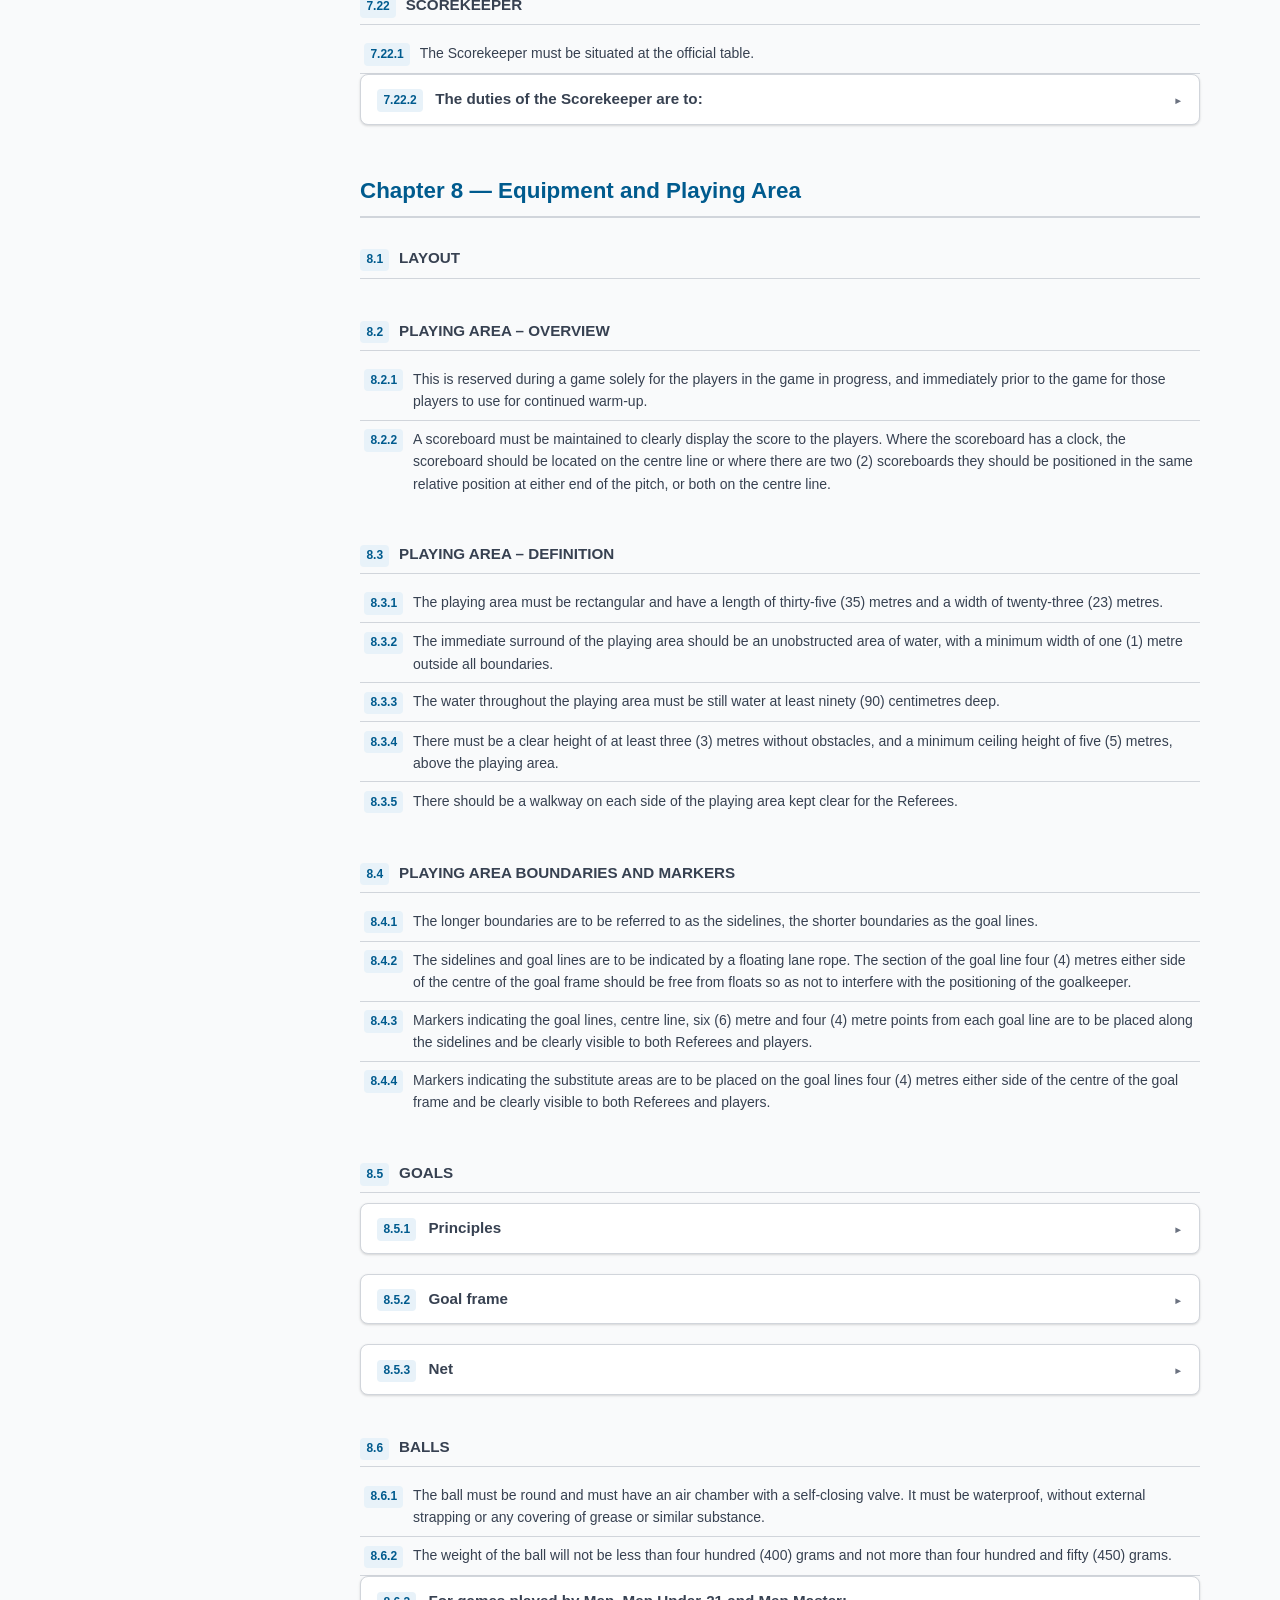
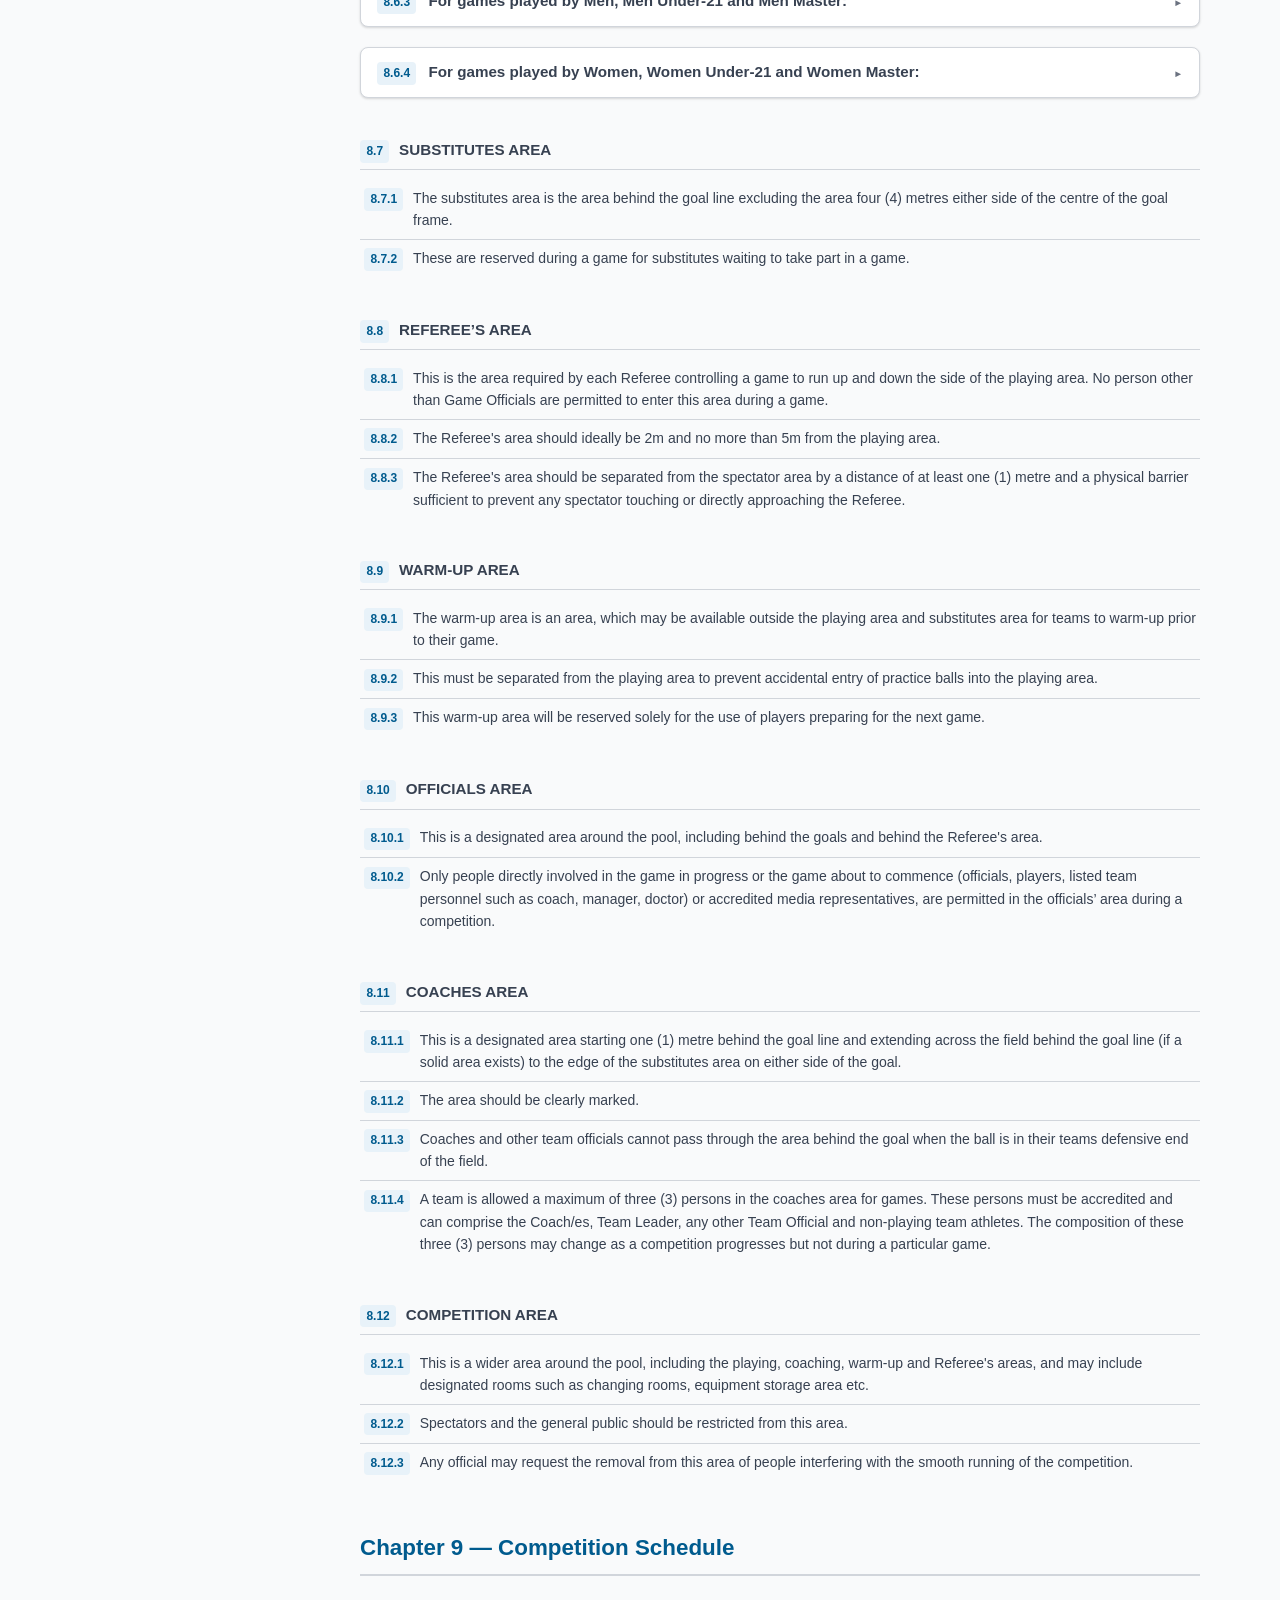
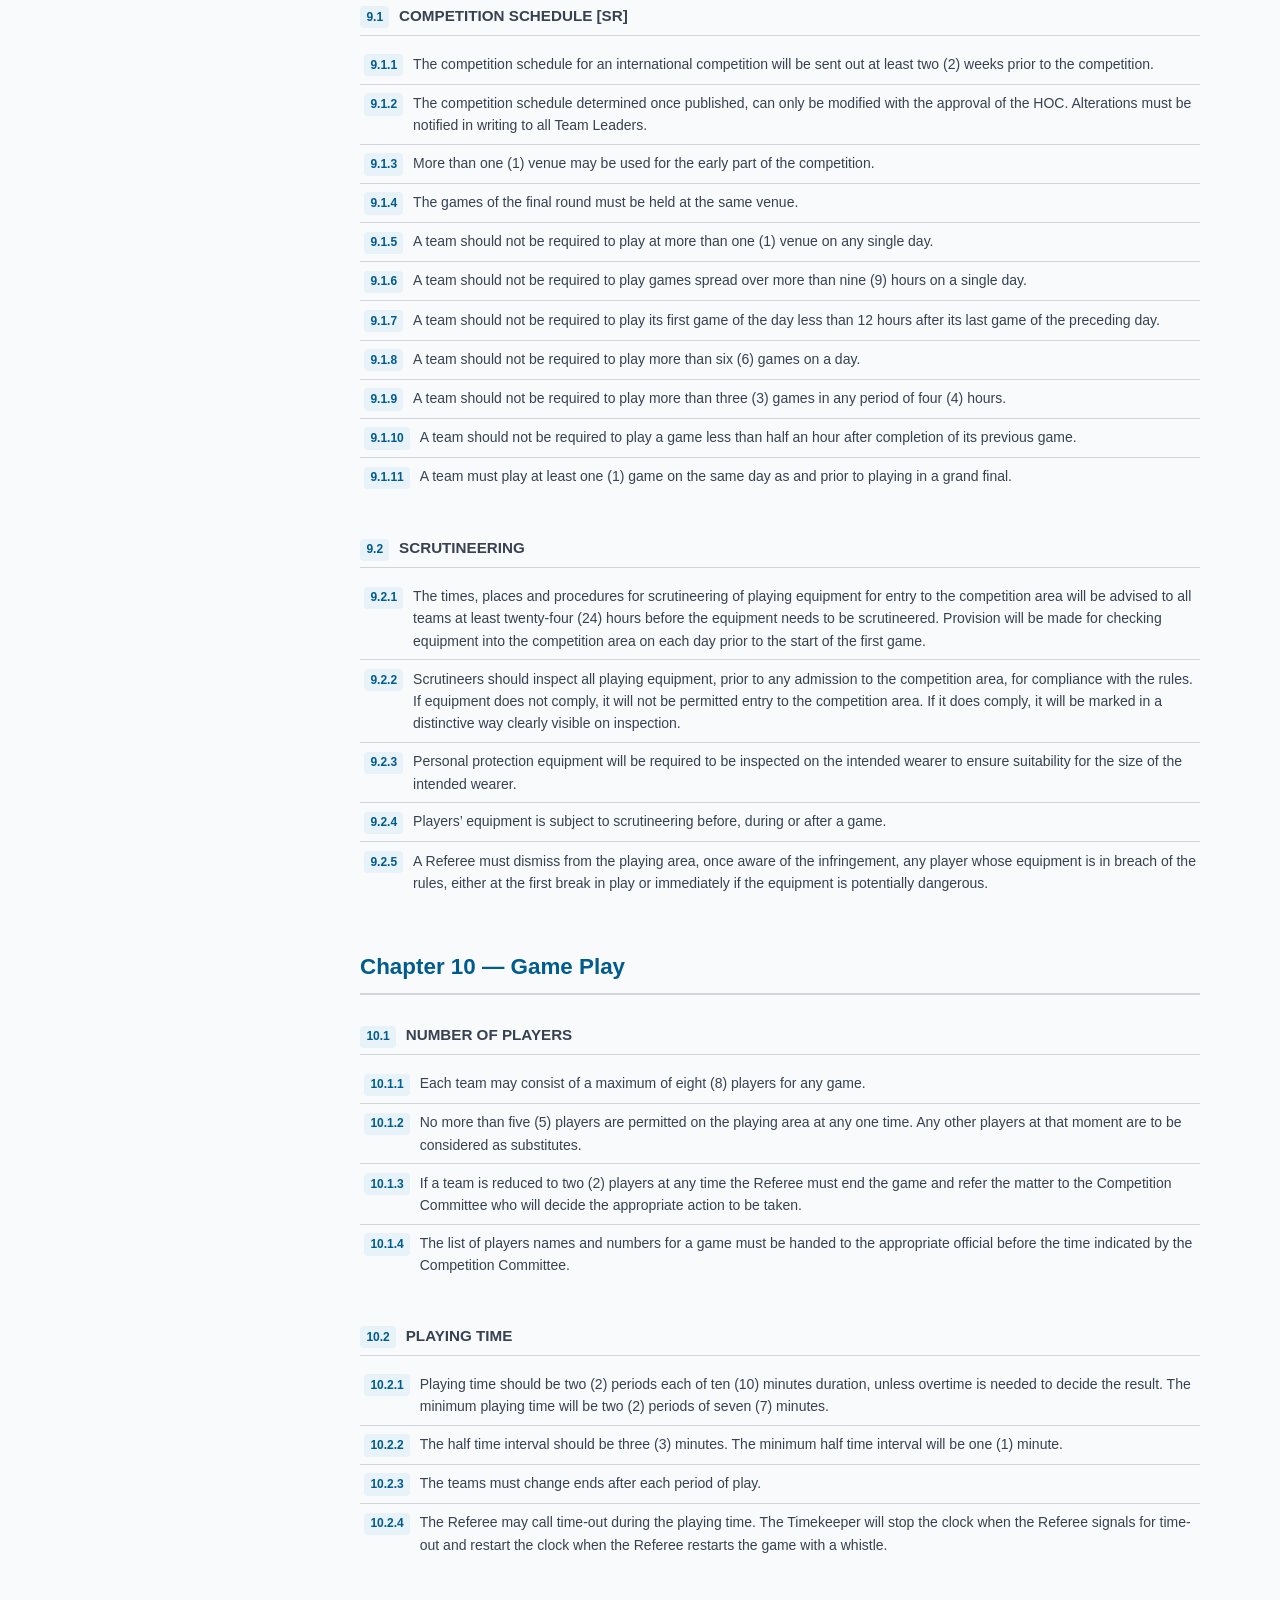
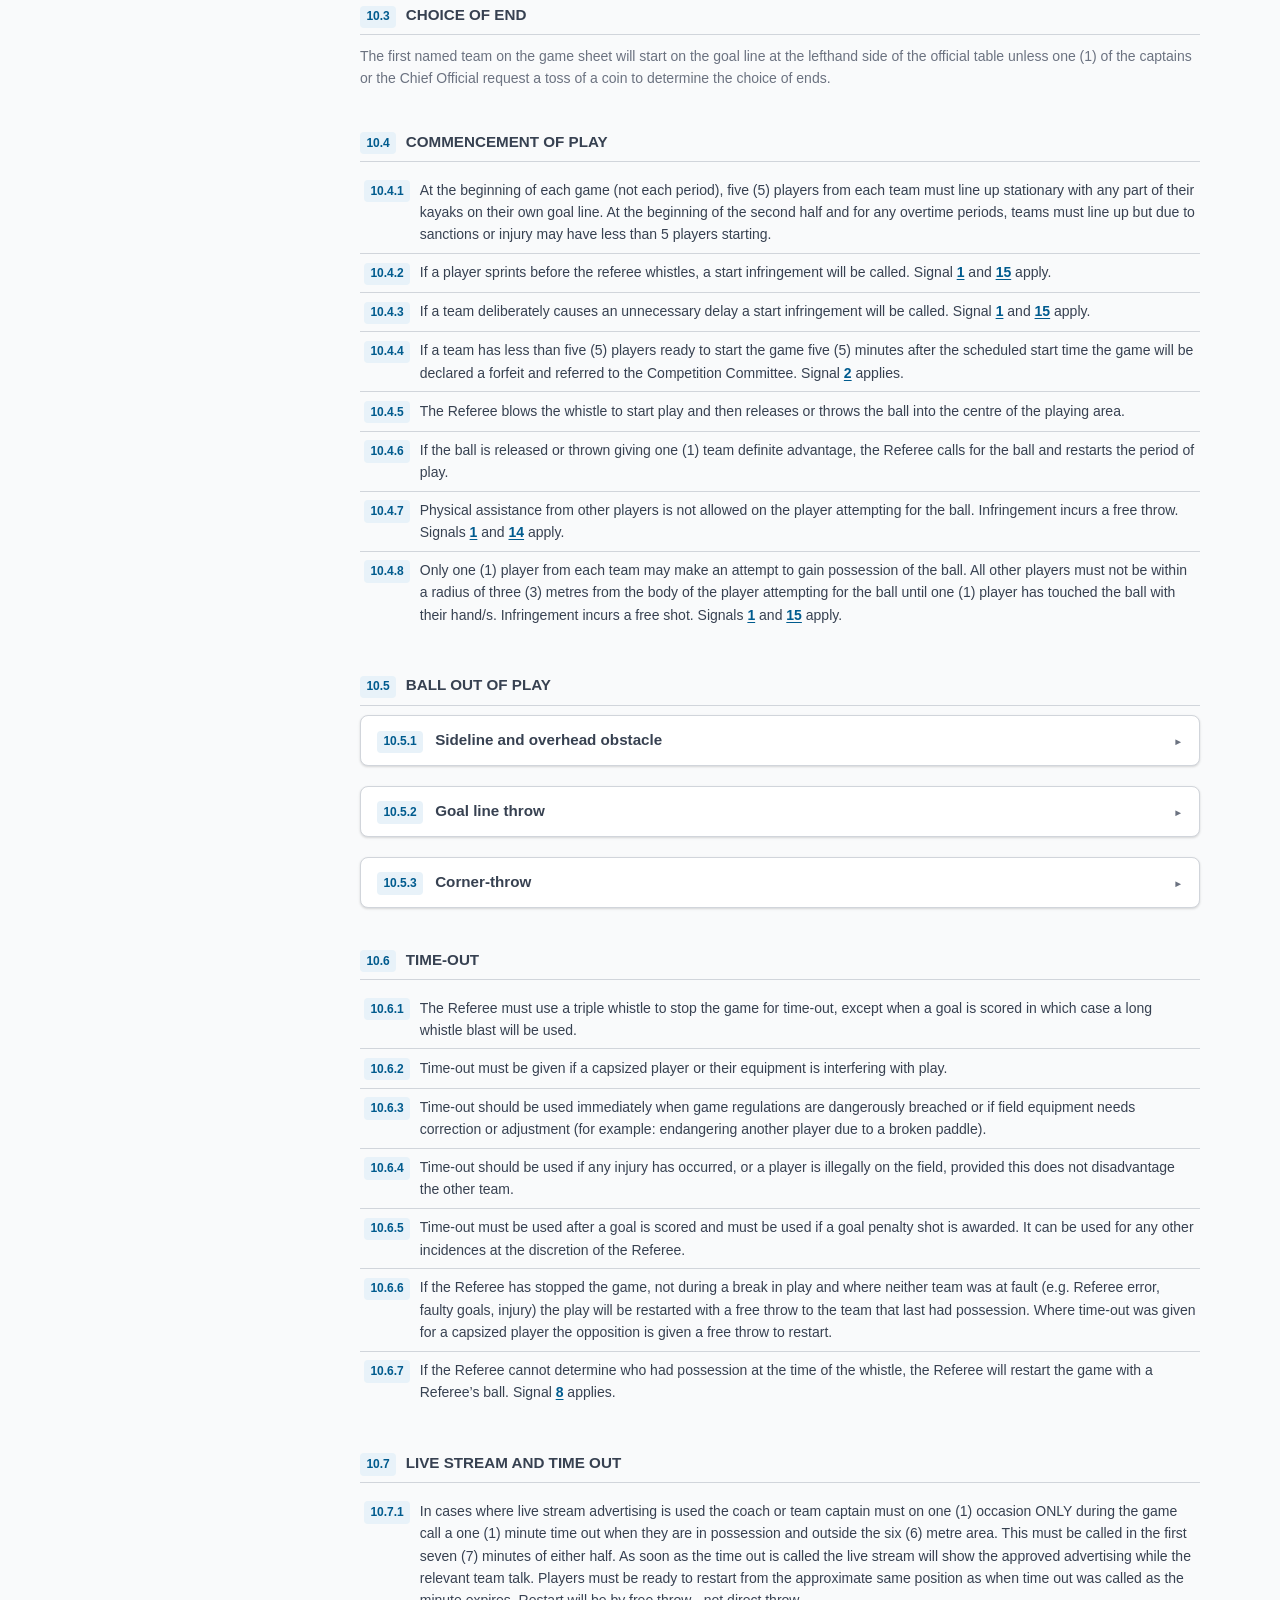
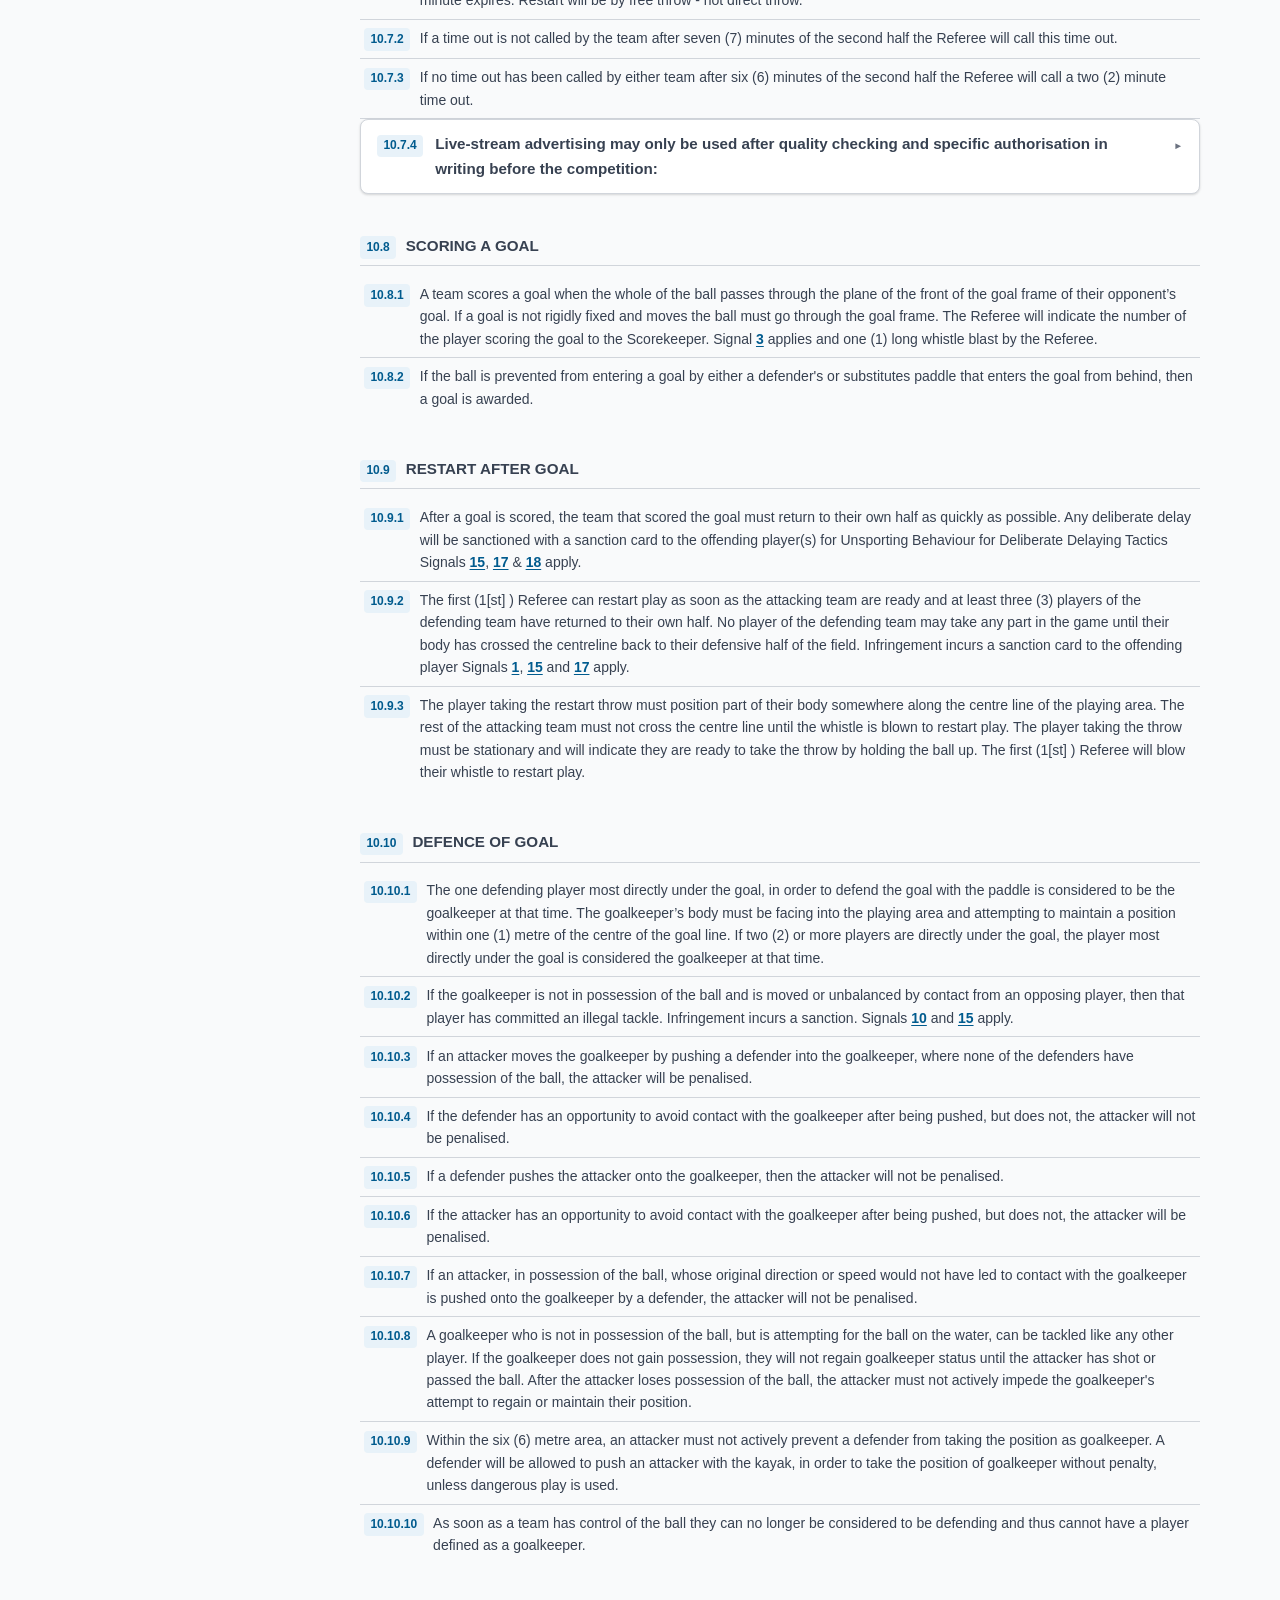
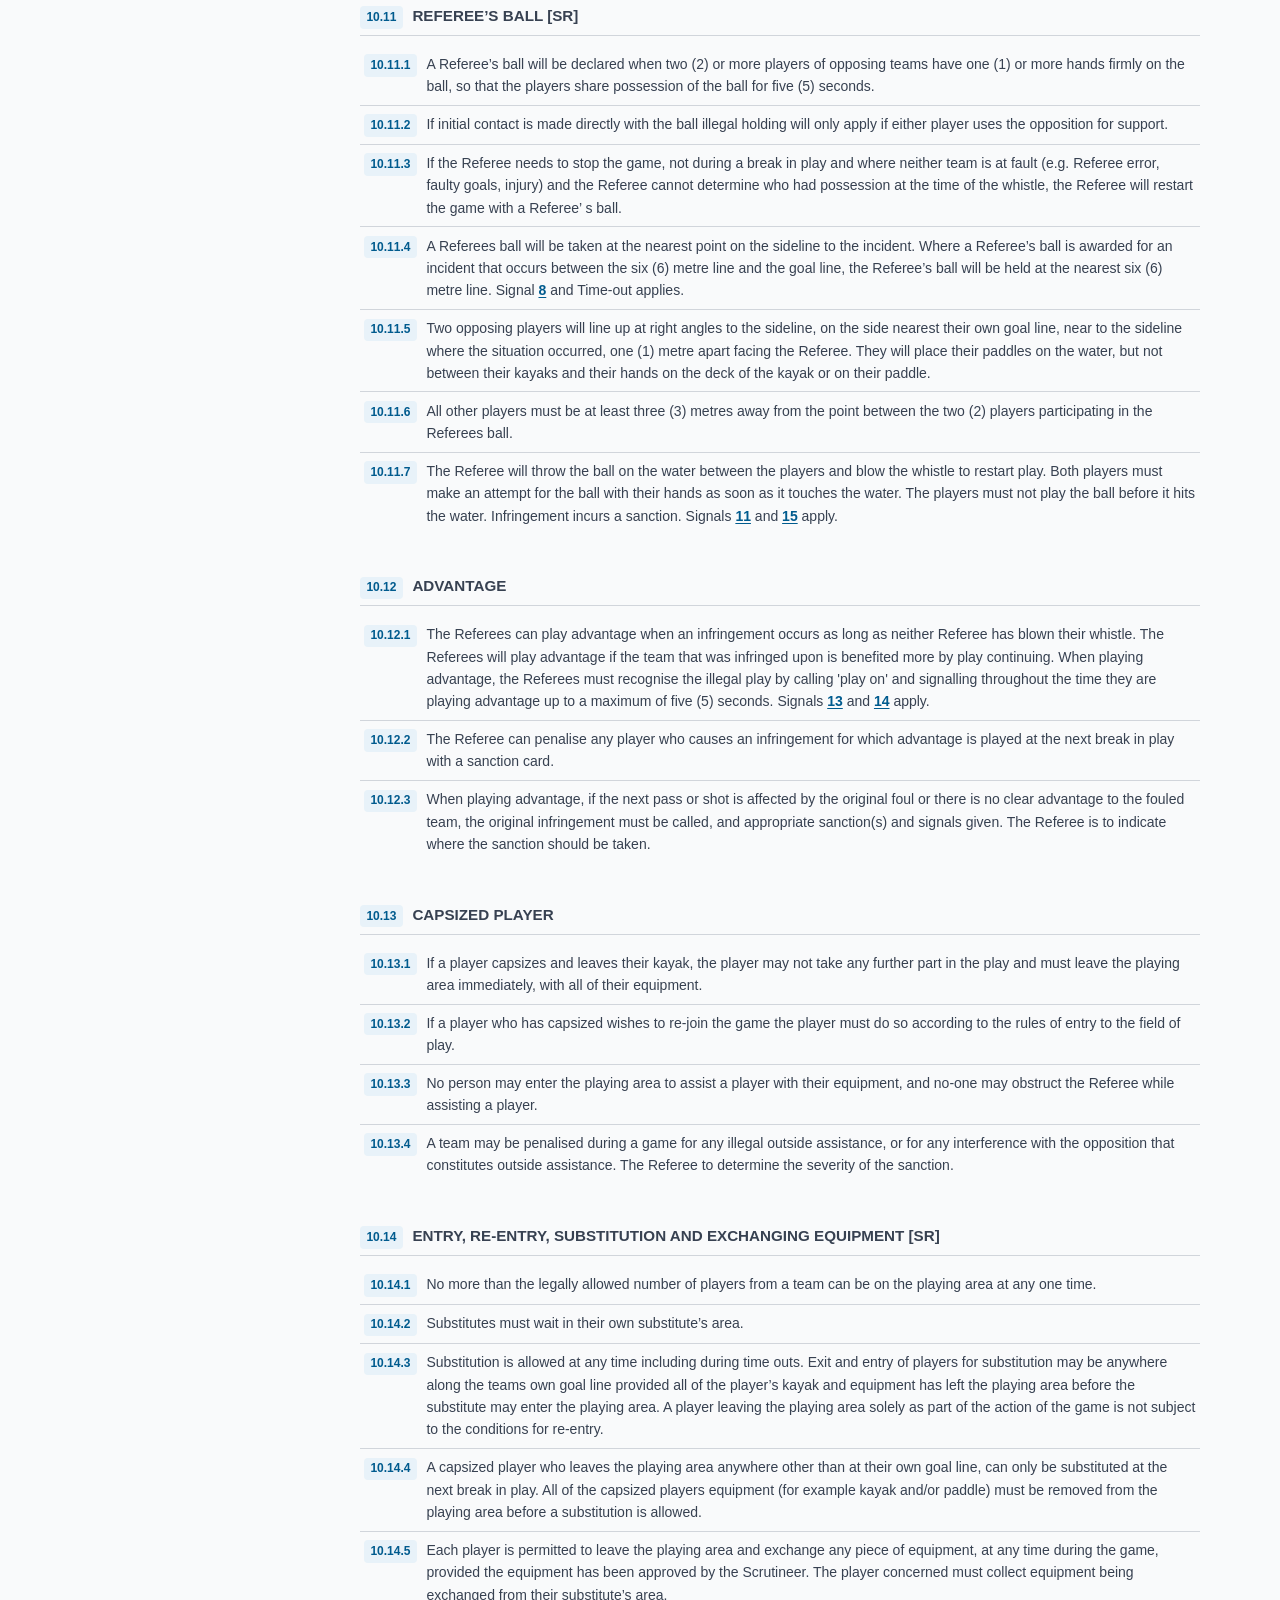
==== commit 2e6fb807: "feat: add Scenario Quiz page with select-all-that-apply checkboxes New scenario.html quiz page tests" ====
--- a/docs/rules.html
+++ b/docs/rules.html
@@ -7,6 +7,9 @@
   <link rel="icon" type="image/svg+xml" href="favicon.svg">
   <link rel="icon" type="image/png" sizes="32x32" href="favicon-32.png">
   <link rel="apple-touch-icon" href="apple-touch-icon.png">
+  <link rel="manifest" href="manifest.json">
+  <meta name="theme-color" content="#005b8e">
+  <meta name="apple-mobile-web-app-capable" content="yes">
   <link rel="stylesheet" href="shared.css">
   <link rel="stylesheet" href="rules.css">
 </head>
@@ -17,6 +20,7 @@
       <nav class="site-nav">
         <a href="index.html">Home</a>
         <a href="signals.html">Signals</a>
+        <a href="scenario.html">Scenarios</a>
         <a href="rules.html" class="active">Rules</a>
       </nav>
     </div>
@@ -39,6 +43,56 @@
     </div>
   </main>
 
+  <!-- Mobile drill-down navigation (shown only on portrait mobile via CSS) -->
+  <div id="mobileView" hidden>
+
+    <div id="mobileChapterList">
+      <p class="mobile-loading" id="mobileLoading">Loading&hellip;</p>
+    </div>
+
+    <div id="mobileSectionList" hidden>
+      <div class="mobile-nav-bar">
+        <button class="mobile-back-btn" id="mobileBackToChapters">&#8592; Chapters</button>
+        <h2 class="mobile-chapter-heading" id="mobileChapterHeading"></h2>
+      </div>
+      <ul class="mobile-section-list" id="mobileSectionItems"></ul>
+    </div>
+
+    <div id="mobileRuleView" hidden>
+      <div class="mobile-nav-bar">
+        <button class="mobile-back-btn" id="mobileBackToSections">&#8592; <span id="mobileBackChapterName"></span></button>
+        <h2 class="mobile-chapter-heading" id="mobileRuleHeading"></h2>
+      </div>
+      <div id="mobileRuleContent" class="mobile-rule-content"></div>
+    </div>
+
+  </div>
+
   <script src="rules.js"></script>
+
+  <div id="swUpdateBanner" hidden>
+    <span>New version available.</span>
+    <button id="swUpdateReload">Reload</button>
+  </div>
+  <script>
+    if ('serviceWorker' in navigator) {
+      navigator.serviceWorker.register('/CanoePoloRules/sw.js').then(reg => {
+        reg.addEventListener('updatefound', () => {
+          const newWorker = reg.installing;
+          newWorker.addEventListener('statechange', () => {
+            if (newWorker.state === 'installed' && navigator.serviceWorker.controller) {
+              document.getElementById('swUpdateBanner').hidden = false;
+            }
+          });
+        });
+      });
+      document.getElementById('swUpdateReload').addEventListener('click', () => {
+        navigator.serviceWorker.getRegistration().then(reg => {
+          if (reg && reg.waiting) reg.waiting.postMessage({ type: 'SKIP_WAITING' });
+        });
+        window.location.reload();
+      });
+    }
+  </script>
 </body>
 </html>
--- a/docs/shared.css
+++ b/docs/shared.css
@@ -14,6 +14,8 @@
   --color-correct-bg: #e6f4ec;
   --color-incorrect: #b91c1c;
   --color-incorrect-bg: #fde8e8;
+  --color-missed:    #b45309;
+  --color-missed-bg: #fef3c7;
   --color-neutral: #374151;
   --color-muted: #6b7280;
   --color-border: #d1d5db;
@@ -105,3 +107,31 @@
 [hidden] {
   display: none !important;
 }
+
+/* ── SW Update Banner ── */
+#swUpdateBanner {
+  position: fixed;
+  bottom: 0;
+  left: 0;
+  right: 0;
+  background: var(--color-primary);
+  color: #fff;
+  display: flex;
+  align-items: center;
+  justify-content: space-between;
+  padding: 0.75rem 1.25rem;
+  font-size: 0.875rem;
+  z-index: 9999;
+}
+
+#swUpdateReload {
+  background: #fff;
+  color: var(--color-primary);
+  border: none;
+  border-radius: 4px;
+  padding: 0.375rem 0.75rem;
+  font-size: 0.8rem;
+  font-weight: 600;
+  cursor: pointer;
+  flex-shrink: 0;
+}
--- a/docs/rules.css
+++ b/docs/rules.css
@@ -160,6 +160,38 @@
   margin-bottom: 1.25rem;
   padding-bottom: 0.5rem;
   border-bottom: 2px solid var(--color-border);
+}
+
+/* Section group — wraps an X.Y heading and its X.Y.Z child rule cards */
+.rule-group {
+  margin-bottom: 2rem;
+  scroll-margin-top: 70px;
+}
+
+.rule-group-heading {
+  display: flex;
+  align-items: baseline;
+  gap: 0.6rem;
+  padding: 0.5rem 0 0.4rem;
+  margin-bottom: 0.6rem;
+  border-bottom: 1px solid var(--color-border);
+}
+
+.rule-group-heading .rule-id {
+  flex-shrink: 0;
+}
+
+.rule-group-title {
+  font-size: 0.95rem;
+  font-weight: 700;
+  color: var(--color-neutral);
+}
+
+.rule-group-intro {
+  font-size: 0.875rem;
+  color: var(--color-muted);
+  margin: 0 0 0.75rem;
+  line-height: 1.6;
 }
 
 /* Rule section */
@@ -265,6 +297,30 @@
   color: var(--color-primary-dark);
 }
 
+/* Flat rule — no body text, heading is the entire content */
+.rule-flat {
+  display: flex;
+  align-items: baseline;
+  gap: 0.6rem;
+  padding: 0.45rem 0.25rem;
+  border-bottom: 1px solid var(--color-border);
+  scroll-margin-top: 70px;
+}
+
+.rule-flat:last-child {
+  border-bottom: none;
+}
+
+.rule-flat .rule-id {
+  flex-shrink: 0;
+}
+
+.rule-flat-text {
+  font-size: 0.875rem;
+  line-height: 1.6;
+  color: var(--color-neutral);
+}
+
 .rule-permalink {
   display: inline-block;
   margin-top: 0.5rem;
@@ -278,50 +334,180 @@
   text-decoration: underline;
 }
 
-/* ── Mobile ── */
+/* ── Mobile drill-down ── */
 @media (max-width: 768px) {
+  /* Hide desktop sidebar+content layout */
   .rules-main {
-    flex-direction: column;
+    display: none;
   }
 
-  .rules-sidebar {
-    width: 100%;
-    position: static;
-    height: auto;
-    border-right: none;
-    border-bottom: 1px solid var(--color-border);
+  /* Show mobile drill-down */
+  #mobileView {
+    display: block;
+    padding-bottom: 3rem;
   }
-
-  .sidebar-toggle {
-    display: block;
+}
+
+/* Desktop: keep mobileView hidden regardless */
+@media (min-width: 769px) {
+  #mobileView {
+    display: none !important;
   }
-
-  .chapter-nav {
-    max-height: 0;
-    overflow: hidden;
-    transition: max-height 0.3s ease;
-  }
-
-  .chapter-nav.open {
-    max-height: 60vh;
-    overflow-y: auto;
-  }
-
-  .rules-content {
-    padding: 1.25rem 1rem;
-  }
-}
-
-@media (max-width: 480px) {
-  .rule-header {
-    padding: 0.65rem 0.75rem;
-  }
-
-  .rule-body {
-    padding: 0 0.75rem 0.75rem;
-  }
-
-  .chapter-title {
-    font-size: 1.1rem;
-  }
-}
+}
+
+/* ── Mobile nav bar (back button + heading) ── */
+.mobile-nav-bar {
+  display: flex;
+  align-items: center;
+  gap: 0.75rem;
+  padding: 0.75rem 1rem;
+  border-bottom: 1px solid var(--color-border);
+  background: var(--color-surface);
+  position: sticky;
+  top: 52px;
+  z-index: 10;
+}
+
+.mobile-back-btn {
+  background: none;
+  border: none;
+  color: var(--color-primary);
+  font-size: 0.9rem;
+  font-weight: 600;
+  padding: 0.25rem 0;
+  white-space: nowrap;
+  flex-shrink: 0;
+}
+
+.mobile-back-btn:active {
+  opacity: 0.7;
+}
+
+.mobile-chapter-heading {
+  font-size: 0.9rem;
+  font-weight: 600;
+  color: var(--color-neutral);
+  white-space: nowrap;
+  overflow: hidden;
+  text-overflow: ellipsis;
+  margin: 0;
+}
+
+/* ── Chapter list ── */
+.mobile-chapter-card {
+  display: block;
+  width: 100%;
+  text-align: left;
+  background: var(--color-surface);
+  border: none;
+  border-bottom: 1px solid var(--color-border);
+  padding: 1rem 1.25rem;
+  font-size: 0.95rem;
+  font-weight: 600;
+  color: var(--color-neutral);
+  display: flex;
+  align-items: center;
+  justify-content: space-between;
+}
+
+.mobile-chapter-card:active {
+  background: var(--color-bg);
+}
+
+.mobile-chapter-card::after {
+  content: '›';
+  color: var(--color-muted);
+  font-size: 1.2rem;
+  font-weight: 400;
+}
+
+.mobile-loading {
+  padding: 1.5rem 1.25rem;
+  color: var(--color-muted);
+  font-size: 0.9rem;
+}
+
+/* ── Section list ── */
+.mobile-section-list {
+  list-style: none;
+  padding: 0;
+  margin: 0;
+}
+
+.mobile-section-list li {
+  border-bottom: 1px solid var(--color-border);
+}
+
+.mobile-section-btn {
+  display: flex;
+  align-items: baseline;
+  gap: 0.6rem;
+  width: 100%;
+  text-align: left;
+  background: var(--color-surface);
+  border: none;
+  padding: 0.875rem 1.25rem;
+  font-size: 0.875rem;
+  color: var(--color-neutral);
+  justify-content: space-between;
+}
+
+.mobile-section-btn:active {
+  background: var(--color-bg);
+}
+
+.mobile-section-btn .section-id {
+  font-size: 0.75rem;
+  font-weight: 700;
+  color: var(--color-primary);
+  background: #e8f2f9;
+  padding: 0.1rem 0.4rem;
+  border-radius: 4px;
+  flex-shrink: 0;
+}
+
+.mobile-section-btn .section-heading {
+  flex: 1;
+  line-height: 1.4;
+}
+
+.mobile-section-btn::after {
+  content: '›';
+  color: var(--color-muted);
+  font-size: 1.2rem;
+  font-weight: 400;
+  flex-shrink: 0;
+  margin-left: 0.5rem;
+}
+
+/* Rule view nav bar stacks back button above section heading */
+#mobileRuleView .mobile-nav-bar {
+  flex-direction: column;
+  align-items: flex-start;
+  gap: 0.2rem;
+}
+
+/* ── Rule content view ── */
+.mobile-rule-content {
+  padding: 1rem;
+}
+
+.mobile-rule-content .rule-section {
+  border: none;
+  box-shadow: none;
+  margin-bottom: 0;
+}
+
+.mobile-rule-content .rule-header {
+  display: none;
+}
+
+.mobile-rule-content .rule-group-heading {
+  display: none;
+}
+
+.mobile-rule-content .rule-body {
+  display: block;
+  border-top: none;
+  padding: 0;
+}
